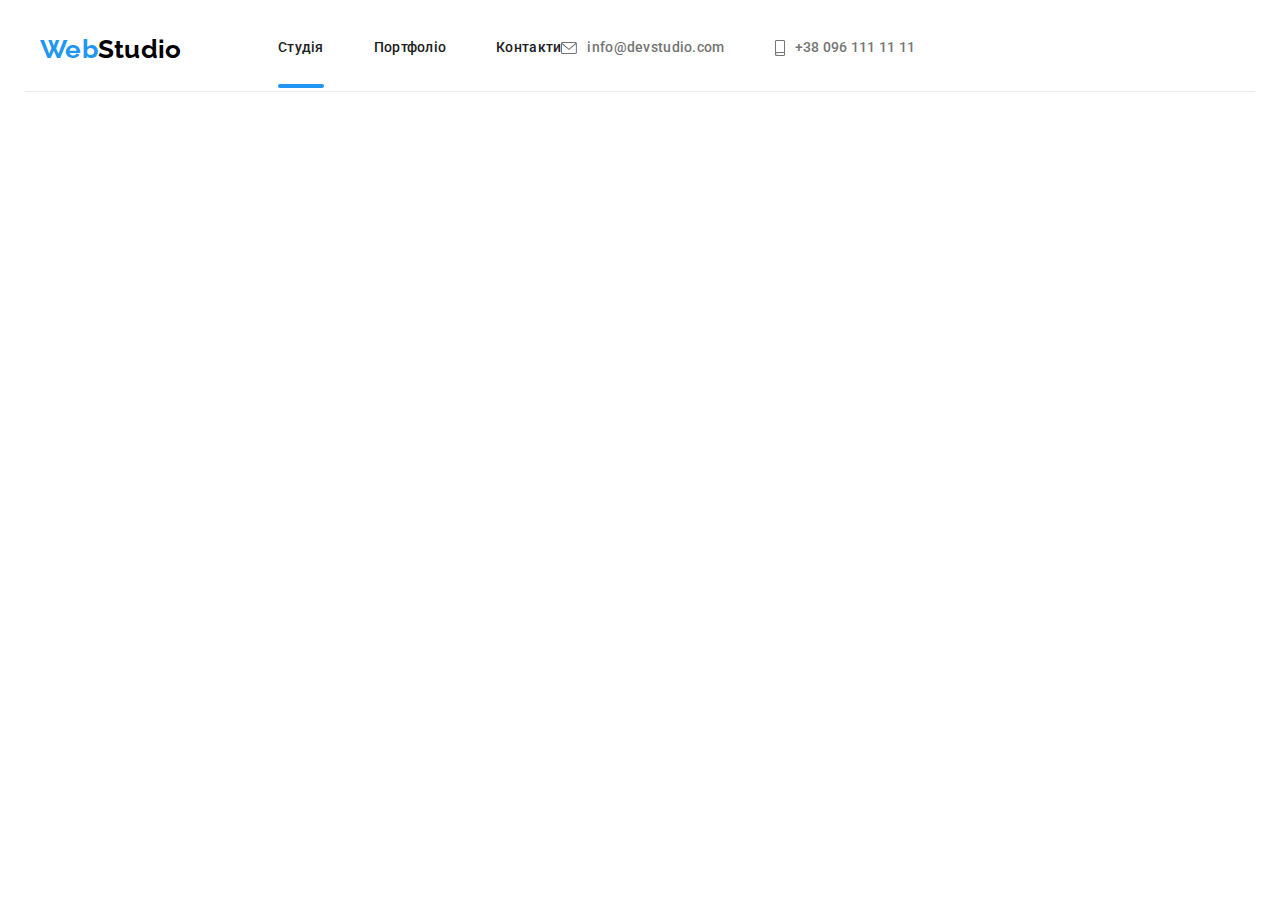
==== index.html @ b4134799 "new" ====
<!DOCTYPE html>
<html lang="uk">
<head>
    <meta charset="UTF-8">
    <meta http-equiv="X-UA-Compatible" content="IE=edge">
    <meta name="viewport" content="width=device-width, initial-scale=1.0">
    <title>WebStudio</title> 
    <link rel="preconnect" href="https://fonts.googleapis.com">
    <link rel="preconnect" href="https://fonts.gstatic.com" crossorigin>
    <link href="https://fonts.googleapis.com/css2?family=Raleway:wght@700&family=Roboto:wght@400;500;700;900&display=swap" rel="stylesheet">
    <link rel="stylesheet" href="https://cdnjs.cloudflare.com/ajax/libs/modern-normalize/1.1.0/modern-normalize.min.css" integrity="sha512-wpPYUAdjBVSE4KJnH1VR1HeZfpl1ub8YT/NKx4PuQ5NmX2tKuGu6U/JRp5y+Y8XG2tV+wKQpNHVUX03MfMFn9Q==" crossorigin="anonymous" referrerpolicy="no-referrer" />
    <link rel="stylesheet" href="./css/main.css">
    <link rel="stylesheet" href="./css/media-features.css">
</head>
<body>
    <header class="container">
        
        <a href="#" class="logo logo__plase__up"><span class="color__web">Web</span><span class="color__studio__up">Studio</span></a>
           <div class="header__container"> 
        <nav>
        <ul class="flex nav__style">
            <li><a href="index.html" class="active">Студія</a></li>
            <li><a href="portfolio.html">Портфоліо</a></li>
            <li><a href="#">Контакти</a></li>
        </ul>
    </nav>
    <ul class="contact__up__please">
        <li><a href="mailto:info@devstudio.com" class="m__t__style__up flex--center">
            <svg class="icon__m__t" width="16" height="12"><use href="./img/icons.svg#icon-envelopemail"></use></svg>info@devstudio.com</a></li>
        <li><a href="tel:+380961111111" class="m__t__style__up flex--center">
            <svg class="icon__m__t" width="10" height="16"><use href="./img/icons.svg#icon-smartphone"></use></svg>+38 096 111 11 11</a> </li>
    </ul>
        </div>
        <button
          class="menu-toggle js-open-menu"
          aria-expanded="false"
          aria-controls="mobile-menu"
        >
          <svg
            width="24"
            height="24"
            fill="currentColor"
            viewBox="0 0 20 20"
            xmlns="http://www.w3.org/2000/svg"
          >
            <path
              fill-rule="evenodd"
              d="M3 5a1 1 0 011-1h12a1 1 0 110 2H4a1 1 0 01-1-1zM3 10a1 1 0 011-1h12a1 1 0 110 2H4a1 1 0 01-1-1zM3 15a1 1 0 011-1h12a1 1 0 110 2H4a1 1 0 01-1-1z"
              clip-rule="evenodd"
            ></path>
          </svg>
        </button>
    </header> 
<main>
    
       <!-- <section class="grey__block max__width">
            <div class="container">
           <h1 class="big__text">Ефективні рішення для вашого бізнесу</h1>
           <button class="main__button block--center" type="button"  data-modal-open>Замовити послугу</button>
            </div>
            <div>
                <div class="backdrop is-hidden" data-modal>
                    <div class="modal">
                        <button class="modal__esc" data-modal-close>
                            <svg width="30" height="30"><use href="./img/x.svg#icon-x"></use></svg>
                        </button>
                    <div class="container__modal">
                        <h2 class="modal__text__top">Залиште свої дані, ми вам передзвонимо</h2>
                        <form class="call__back">
                            <div>
                            <label for="name"><p>ім'я</p></label>
                            <input type="text" name="name" id="name"/>
                            <svg class="ico" width="18" height="18"><use href="./img/icondz6.svg#icon-men"></use></svg></div>
                            <div>
                            <label for="tel"><p>Телефон</p></label>
                            <input type="tel" name="tel" id="tel"/>
                            <svg class="ico" width="18" height="18"><use href="./img/icondz6.svg#icon-tel"></use></svg></div>
                            <div>
                            <label for="mail"><p>Пошта</p></label>
                            <input type="text" name="mail" id="mail"/>
                            <svg class="ico" width="18" height="18"><use href="./img/icondz6.svg#icon-mail"></use></svg></div>
                            
                            <label for="coment"><p>Коментар</p></label>
                            <textarea  type="text" name="coment" id="coment" placeholder="Введіть текст" class="coment"></textarea>
                            
                        </form>
                        <form class="agree flex--center">
                            <label for="agree">
                                <input class="checkbox" type="checkbox" name="agree" id="agree"/>    
                                <span class="ico__ok"></span>
                                Погоджуюся з розсилкою та приймаю  <a href="#">Умови договору</a></label>
                            
                        </form>
                            
                            <button class="main__button block--center" type="submit">Відправити</button>
                    </div>
                </div>
            </div>
        </section> -->
 <!-- <section class="section">
<div class="container">
        <h2 class="hiden">наші переваги</h2>
       <ul class="benefits">
           <li class="benefits__card">
                <div class="benefits__ico benefits__ico--background">
                <svg width="70" height="70">
                <use href="./img/icons.svg#icon-antenna "></use>
                </svg>
                </div>
               <h3 class="benefits__title">УВАГА ДО ДЕТАЛЕЙ</h3>
               <p class="benefits__text">Ідейні міркування, i навіть початок повсякденної роботи з формування позиції.</p>
           </li> 
           <li class="benefits__card">
                <div class="benefits__ico benefits__ico--background">
                <svg width="70" height="70">
                <use href="./img/icons.svg#icon-clock"></use>
                </svg>
                </div>
               <h3 class="benefits__title">ПУНКТУАЛЬНІСТЬ</h3>
               <p class="benefits__text">Завдання організації, особливо рамки і місце навчання кадрів тягне у себе.</p>
           </li>
           <li class="benefits__card">
                <div class="benefits__ico benefits__ico--background">
                <svg width="70" height="70">
                <use href="./img/icons.svg#icon-diagram"></use>
                </svg>
                </div>
               <h3 class="benefits__title">ПЛАНУВАННЯ</h3>
               <p class="benefits__text">Так само консультація з широким активом значною мірою зумовлює.</p>
           </li>
           <li class="benefits__card">
                <div class="benefits__ico benefits__ico--background">
                <svg width="70" height="70">
                <use href="./img/icons.svg#icon-astronaut"></use>
                </svg>
                </div>
               <h3 class="benefits__title">СУЧАСНІ ТЕХНОЛОГІЇ</h3>
               <p class="benefits__text">Значимість цих проблем настільки очевидна, що реалізація планових завдань.</p>
           </li>
       </ul>
</div>
</section>  -->
<!-- <section>
    <div class="container">
        <h2 class="title__text">Чим ми займаємося</h2>
       <ul class="photo-block">
       <li class="photo-block__position"><img src="./img/img1.jpg" alt="руки за робочим столом" width="370"><div class="label label--color">Десктопні додатки</div></li>
       <li class="photo-block__position"><img src="./img/img2.jpg" alt="телефон і ноутбук у руках" width="370"><div class="label label--color">Мобільні додатки</div></li>
       <li class="photo-block__position"><img src="./img/img3.jpg" alt="планшет у руці" width="370"><div class="label label--color">Дизайнерські рішення</div></li>
       </ul>
</div></section> -->
<!-- <section class="section not__realy__white">
<div class="container">
    <h2 class="title__text">Наша команда</h2>
<ul class="team">
   <li class="team__style">
       <img src="./img/photo1.jpg" alt="чоловік" width="270">
       <div class="team__card">
       <h3 class="team__name">Ігор Дем'яненко</h3>
       <p class="team__work">Product Designer</p>
       <ul class="ico__messenger">
        <li><a class="ico__messenger__link " href="#"><svg width="20" height="20">
            <use href="./img/icons.svg#icon-instagram"></use></svg></a></li>
        <li><a class="ico__messenger__link " href="#"><svg width="20" height="20">
            <use href="./img/icons.svg#icon-twitter"></use></svg></a></li>
        <li><a class="ico__messenger__link " href="#"><svg width="20" height="20">
            <use href="./img/icons.svg#icon-facebook"></use></svg></a></li>
        <li><a class="ico__messenger__link " href="#"><svg width="20" height="20">
            <use href="./img/icons.svg#icon-linkedin"></use></svg></a></li></ul></div>
    </li>
   <li class="team__style">
       <img src="./img/photo2.jpg" alt="жінка" width="270">
       <div class="team__card ">
       <h3 class="team__name">Ольга Рєпіна</h3>
       <p class="team__work">Frontend Developer</p>
       <ul class="ico__messenger ">
        <li><a class="ico__messenger__link " href="#"><svg width="20" height="20">
            <use href="./img/icons.svg#icon-instagram"></use></svg></a></li>
        <li><a class="ico__messenger__link " href="#"><svg width="20" height="20">
            <use href="./img/icons.svg#icon-twitter"></use></svg></a></li>
        <li><a class="ico__messenger__link " href="#"><svg width="20" height="20">
            <use href="./img/icons.svg#icon-facebook"></use></svg></a></li>
        <li><a class="ico__messenger__link " href="#"><svg width="20" height="20">
            <use href="./img/icons.svg#icon-linkedin"></use></svg></a></li></ul></div>
    </li>
   <li class="team__style">
       <img src="./img/photo3.jpg" alt="чоловік посміхаеться" width="270">
       <div class="team__card ">
       <h3 class="team__name">Микола Тарасов</h3>
       <p class="team__work">Marketing</p>
       <ul class="ico__messenger ">
        <li><a class="ico__messenger__link " href="#"><svg width="20" height="20">
            <use href="./img/icons.svg#icon-instagram"></use></svg></a></li>
        <li><a class="ico__messenger__link " href="#"><svg width="20" height="20">
            <use href="./img/icons.svg#icon-twitter"></use></svg></a></li>
        <li><a class="ico__messenger__link " href="#"><svg width="20" height="20">
            <use href="./img/icons.svg#icon-facebook"></use></svg></a></li>
        <li><a class="ico__messenger__link " href="#"><svg width="20" height="20">
            <use href="./img/icons.svg#icon-linkedin"></use></svg></a></li></ul></div>
    </li>
   <li class="team__style">
       <img src="./img/photo4.jpg" alt="чоловік в окулярах" width="270">
       <div class="team__card ">
       <h3 class="team__name">Михайло Єрмаков</h3>
       <p class="team__work">UI Designer</p>
       <ul class="ico__messenger ">
        <li><a class="ico__messenger__link "  href="#"><svg width="20" height="20">
            <use href="./img/icons.svg#icon-instagram"></use></svg></a></li>
        <li><a class="ico__messenger__link " href="#"><svg width="20" height="20">
            <use href="./img/icons.svg#icon-twitter"></use></svg></a></li>
        <li><a class="ico__messenger__link " href="#"><svg width="20" height="20">
            <use href="./img/icons.svg#icon-facebook"></use></svg></a></li>
        <li><a class="ico__messenger__link " href="#"><svg width="20" height="20">
            <use href="./img/icons.svg#icon-linkedin"></use></svg></a></li></ul></div>
    </li></ul>
</div>
</section>  -->
 <!-- <section class="section">
    <div class="container">
        <h2 class="title__text">Постійні клієнти</h2>
        <ul class="clients">
            <li>
                <a class="clients__link" href="#">
                    <svg width="106" height="60">
                        <use href="./img/icons.svg#icon-Logo1"></use>
                    </svg>
                </a>
            </li>
            <li>
                <a class="clients__link" href="#">
                    <svg width="106" height="60">
                        <use href="./img/icons.svg#icon-Logo2"></use>
                    </svg>
                </a>
            </li>
            <li>
                <a class="clients__link" href="#">
                    <svg width="106" height="60">
                        <use href="./img/icons.svg#icon-Logo3"></use>
                    </svg>
                </a>
            </li>
            <li>
                <a class="clients__link" href="#">
                    <svg width="106" height="60">
                        <use href="./img/icons.svg#icon-Logo4"></use>
                    </svg>
                </a>
            </li>
            <li>
                <a class="clients__link" href="#">
                    <svg width="106" height="60">
                        <use href="./img/icons.svg#icon-Logo5"></use>
                    </svg>
                </a>
            </li>
            <li>
                <a class="clients__link" href="#">
                    <svg width="106" height="60">
                        <use href="./img/icons.svg#icon-Logo6"></use>
                    </svg>
                </a>
            </li>
        </ul>
    </div>
</section>  -->

</main>
    <!-- <footer class="grey__blok__down">
    <div class="container  footer__style flex">
        <div>
        <div><a href="#" class="logo__plase__down logo"><span class="color__web">Web</span><span class="color__studio__down">Studio</span></a></div>
        <address>
            <ul class="address__position">
            <li><a class="address__style" href="#">м. Київ, пр-т Лесі Українки, 26</p></li>
            <li><a class="m__t__style__down" href="mailto:info@devstudio.com">info@devstudio.com</a></li>
            <li><a class="m__t__style__down" href="tel:+380961111111">+38 096 111 11 11</a></li>
            </ul>
        </address></div>
        <div class="ico__block__place">
        <p class="join">приєднуйтесь</p>
        <ul class="ico__messenger flex--between">
            <li><a class="ico__messenger__link ico__messenger--footer flex--center" href="#"><svg width="20" height="20">
                <use href="./img/icons.svg#icon-instagram"></use></svg></a></li>
            <li><a class="ico__messenger__link ico__messenger--footer flex--center" href="#"><svg width="20" height="20">
                <use href="./img/icons.svg#icon-twitter"></use></svg></a></li>
            <li><a class="ico__messenger__link ico__messenger--footer flex--center" href="#"><svg width="20" height="20">
                <use href="./img/icons.svg#icon-facebook"></use></svg></a></li>
            <li><a class="ico__messenger__link ico__messenger--footer flex--center" href="#"><svg width="20" height="20">
                <use href="./img/icons.svg#icon-linkedin"></use></svg></a></li>
        </ul></div> 
        <div class="footer__mail">
            <h2>Підпишіться на розсилку</h2>
            <div class="flex">
            <label for="mail"><p></p></label>
            <input type="text" name="mail" id="mail"/>
            <button class="main__button flex--center" type="button">Підписатися
                <svg width="24" height="24"><use href="./img/icondz6.svg#icon-fly"></use></svg>
            </button>
            </div>
        </div>
    </div>
    </footer> -->
    <!-- <div class="menu-container js-menu-container" id="mobile-menu">
        <button class="menu-toggle js-close-menu">
          <svg
            fill="currentColor"
            viewBox="0 0 20 20"
            xmlns="http://www.w3.org/2000/svg"
            width="24"
            height="24"
          >
            <path
              fill-rule="evenodd"
              d="M4.293 4.293a1 1 0 011.414 0L10 8.586l4.293-4.293a1 1 0 111.414 1.414L11.414 10l4.293 4.293a1 1 0 01-1.414 1.414L10 11.414l-4.293 4.293a1 1 0 01-1.414-1.414L8.586 10 4.293 5.707a1 1 0 010-1.414z"
              clip-rule="evenodd"
            ></path>
          </svg>
        </button>
  
        <ul class="mobile-menu">
            <li><a href="" class="link">Студія</a></li>
            <li><a href="" class="link">Портфоліо</a></li>
            <li><a href="" class="link">Контакти</a></li>
          </ul>
      </div> -->
<script src="./js/modal.js"></script>
<script src="./js/mobile-menu.js"></script>
</body>
</html>
---- css/main.css ----
.hiden {
  position: absolute;
  white-space: nowrap;
  width: 1px;
  height: 1px;
  overflow: hidden;
  border: 0;
  padding: 0;
  clip: rect(0 0 0 0);
  -webkit-clip-path: inset(50%);
          clip-path: inset(50%);
  margin: -1px;
}

body {
  font-family: "Roboto";
  color: #212121;
  background-color: #FFFFFF;
  font-size: 14px;
  line-height: 1.14; /*16px*/
  letter-spacing: 0.02em;
}

h1, h2, h3, h4, h5, h6, p, ul, img, div {
  margin: 0;
  padding: 0;
  border: 0;
}

svg {
  fill: currentColor;
}

img {
  display: block;
  max-width: 100%;
  height: auto;
}

a {
  text-decoration: none;
  color: #212121;
}

ul {
  list-style: none;
}

.title__text {
  font-weight: 700;
  font-size: 36px;
  line-height: 1.16;
  letter-spacing: 0.03em;
  text-align: center;
  margin-bottom: 50px;
}
@media screen and (max-width: 1199px) {
  .title__text {
    font-size: 28px;
  }
}

p {
  color: #757575;
}

.container {
  padding-left: 15px;
  padding-right: 15px;
  margin-left: auto;
  margin-right: auto;
}
@media screen and (min-width: 480px) {
  .container {
    width: 480px;
  }
}
@media screen and (min-width: 768px) {
  .container {
    width: 768px;
  }
}
@media screen and (min-width: 1200px) {
  .container {
    width: 1200px;
  }
}

.section {
  padding: 94px 0;
}

.block--center {
  display: block;
  margin: auto;
}

.flex {
  display: -webkit-box;
  display: -ms-flexbox;
  display: flex;
}

.flex--center {
  display: -webkit-box;
  display: -ms-flexbox;
  display: flex;
  -webkit-box-pack: center;
      -ms-flex-pack: center;
          justify-content: center;
  -webkit-box-align: center;
      -ms-flex-align: center;
          align-items: center;
}

.flex--between {
  display: -webkit-box;
  display: -ms-flexbox;
  display: flex;
  -webkit-box-pack: justify;
      -ms-flex-pack: justify;
          justify-content: space-between;
}

header {
  border-bottom: 1px solid #ECECEC;
  display: -webkit-box;
  display: -ms-flexbox;
  display: flex;
}

.header__container {
  display: -webkit-box;
  display: -ms-flexbox;
  display: flex;
}
@media screen and (max-width: 768px) {
  .header__container {
    display: none;
  }
}

.color__web {
  color: #2196F3;
}

.color__studio__up {
  color: #000000;
}

.color__studio__down {
  color: #FFFFFF;
}

.logo {
  font-family: "Raleway";
  font-style: normal;
  font-weight: 700;
  font-size: 26px;
  line-height: 1.19;
  width: 145px;
  height: 31px;
}

@media screen and (min-width: 480px) {
  .logo__plase__up {
    margin: 16px 0;
  }
}
@media screen and (min-width: 768px) {
  .logo__plase__up {
    margin: 26px 88px 26px 0;
  }
}
@media screen and (min-width: 1200px) {
  .logo__plase__up {
    margin: 26px 93px 26px 0;
  }
}

.nav__style {
  font-weight: 500;
}

.nav__style a {
  display: -webkit-box;
  display: -ms-flexbox;
  display: flex;
  padding: 32px 0;
  position: relative;
  -webkit-transition: background-color 250ms cubic-bezier(0.4, 0, 0.2, 1);
  transition: background-color 250ms cubic-bezier(0.4, 0, 0.2, 1);
  -webkit-transition-property: color, background-color;
  transition-property: color, background-color;
  -webkit-transition-duration: 250ms;
          transition-duration: 250ms;
  -webkit-transition-timing-function: cubic-bezier(0.4, 0, 0.2, 1);
          transition-timing-function: cubic-bezier(0.4, 0, 0.2, 1);
}
.nav__style a:hover, .nav__style a:focus {
  color: #2196F3;
}
.nav__style a::after {
  position: absolute;
  bottom: 0;
  display: block;
  content: "";
  width: 100%;
  height: 4px;
  background-color: #2196F3;
  border-radius: 2px;
  opacity: 0;
  -webkit-transition: opacity 250ms cubic-bezier(0.4, 0, 0.2, 1);
  transition: opacity 250ms cubic-bezier(0.4, 0, 0.2, 1);
}
.nav__style a:hover::after {
  opacity: 1;
}

.nav__style li:not(:last-child) {
  margin-right: 50px;
}

.active:visited {
  color: #2196F3;
  -webkit-transition: color 250ms cubic-bezier(0.4, 0, 0.2, 1);
  transition: color 250ms cubic-bezier(0.4, 0, 0.2, 1);
}

.nav__style .active::after {
  position: absolute;
  bottom: 0;
  display: block;
  content: "";
  width: 100%;
  height: 4px;
  background-color: #2196F3;
  border-radius: 2px;
  opacity: 1;
}

@media screen and (max-width: 1200px) {
  .contact__up__please li:not(:last-child) {
    margin-bottom: 10px;
  }
}
@media screen and (min-width: 1200px) {
  .contact__up__please li:not(:last-child) {
    margin-right: 50px;
  }
}

.m__t__style__up {
  color: #757575;
  font-weight: 500;
  -webkit-transition: color 250ms cubic-bezier(0.4, 0, 0.2, 1);
  transition: color 250ms cubic-bezier(0.4, 0, 0.2, 1);
}
.m__t__style__up:hover, .m__t__style__up:focus {
  color: #2196f3;
}

@media screen and (max-width: 1200px) {
  .contact__up__please {
    padding: 21px 0;
  }
}
@media screen and (min-width: 1200px) {
  .contact__up__please {
    display: -webkit-box;
    display: -ms-flexbox;
    display: flex;
    padding: 32px 0;
  }
}

.icon__m__t {
  margin-right: 10px;
}

.address__style {
  font-weight: 400;
  line-height: 1.71;
  letter-spacing: 0.03em;
  font-style: normal;
  color: #fff;
}

.m__t__style__down {
  font-weight: 400;
  line-height: 1.71;
  letter-spacing: 0.03em;
  font-style: normal;
  color: rgba(255, 255, 255, 0.6);
  -webkit-transition: color 250ms cubic-bezier(0.4, 0, 0.2, 1);
  transition: color 250ms cubic-bezier(0.4, 0, 0.2, 1);
}
.m__t__style__down:hover, .m__t__style__down:focus {
  color: #2196f3;
}

.address__position li:not(:last-child) {
  margin-bottom: 9px;
}

.grey__block {
  background-image: -webkit-gradient(linear, left top, left bottom, from(rgba(47, 48, 58, 0.4)), to(rgba(47, 48, 58, 0.4))), url(../img/Img.png);
  background-image: linear-gradient(rgba(47, 48, 58, 0.4), rgba(47, 48, 58, 0.4)), url(../img/Img.png);
  background-color: #2F303A;
  background-position: center;
  background-size: cover;
  background-repeat: no-repeat;
  padding: 200px 0;
}
@media (min-device-pixel-ratio: 1), (-webkit-min-device-pixel-ratio: 2.0416666666666665), (min-resolution: 196dpi), (-webkit-min-device-pixel-ratio: 2), (min-resolution: 2dppx) {
  .grey__block {
    background-image: url(../../img/Img@2x.png);
  }
}

.max__width {
  max-width: 1600px;
  margin: 0 auto;
}

.big__text {
  color: #FFFFFF;
  text-align: center;
  line-height: 1.36;
  font-size: 44px;
  text-transform: uppercase;
  width: 696px;
  display: block;
  margin: auto;
  margin-bottom: 30px;
}

.backdrop {
  position: relative;
  z-index: 2;
  top: 0;
  left: 0;
  right: 0;
  bottom: 0;
  background-color: rgba(0, 0, 0, 0.2);
  opacity: 1;
  -webkit-transition: 1s linear;
  transition: 1s linear;
}

.backdrop.is-hidden {
  opacity: 0;
  pointer-events: none;
  visibility: hidden;
}

.modal {
  position: absolute;
  width: 528px;
  height: 581px;
  top: 50%;
  left: 50%;
  -webkit-transform: translate(-50%, -50%);
          transform: translate(-50%, -50%);
  background-color: #FFFFFF;
  -webkit-box-shadow: 0px 1px 3px rgba(0, 0, 0, 0.12), 0px 1px 1px rgba(0, 0, 0, 0.14), 0px 2px 1px rgba(0, 0, 0, 0.2);
          box-shadow: 0px 1px 3px rgba(0, 0, 0, 0.12), 0px 1px 1px rgba(0, 0, 0, 0.14), 0px 2px 1px rgba(0, 0, 0, 0.2);
  border-radius: 4px;
}

.modal__esc {
  border: none;
  background-color: transparent;
  position: absolute;
  padding: 0;
  right: 8px;
  top: 8px;
  cursor: pointer;
}

.modal__esc svg {
  -webkit-transition: color 250ms cubic-bezier(0.4, 0, 0.2, 1);
  transition: color 250ms cubic-bezier(0.4, 0, 0.2, 1);
}
.modal__esc svg:hover, .modal__esc svg:focus {
  color: #2196F3;
}

.container__modal {
  padding: 40px;
}

.modal__text__top {
  font-weight: 700;
  font-size: 20px;
  line-height: 23px;
  text-align: center;
  letter-spacing: 0.03em;
  color: #212121;
  margin-bottom: 12px;
}

.call__back p {
  font-weight: 400;
  font-size: 12px;
  line-height: 1.16;
  letter-spacing: 0.01em;
  color: #757575;
  margin-bottom: 4px;
}

.call__back input {
  padding-left: 45px;
  width: 448px;
  height: 40px;
  margin-bottom: 10px;
}
.call__back input:hover, .call__back input:focus {
  border-color: #2196F3;
}

.call__back div {
  position: relative;
}

.call__back svg {
  position: absolute;
  top: 40%;
  left: 15px;
}

.call__back textarea {
  width: 448px;
  height: 120px;
  resize: none;
  overflow: auto;
  padding: 12px 16px;
}
.call__back textarea:hover, .call__back textarea:focus {
  border-color: #2196F3;
}

.call__back input,
.call__back textarea {
  outline: transparent;
  border: 1px solid rgba(33, 33, 33, 0.2);
  border-radius: 4px;
  -webkit-transition: border-color 250ms cubic-bezier(0.4, 0, 0.2, 1);
  transition: border-color 250ms cubic-bezier(0.4, 0, 0.2, 1);
}

.ico {
  -webkit-transition: color 250ms cubic-bezier(0.4, 0, 0.2, 1);
  transition: color 250ms cubic-bezier(0.4, 0, 0.2, 1);
}

.call__back input:hover + .ico,
.call__back input:focus + .ico {
  color: #2196F3;
}

.coment::-webkit-input-placeholder {
  font-weight: 400;
  font-size: 12px;
  line-height: 14px;
  letter-spacing: 0.01em;
  color: rgba(117, 117, 117, 0.5);
}

.coment::-moz-placeholder {
  font-weight: 400;
  font-size: 12px;
  line-height: 14px;
  letter-spacing: 0.01em;
  color: rgba(117, 117, 117, 0.5);
}

.coment:-ms-input-placeholder {
  font-weight: 400;
  font-size: 12px;
  line-height: 14px;
  letter-spacing: 0.01em;
  color: rgba(117, 117, 117, 0.5);
}

.coment::-ms-input-placeholder {
  font-weight: 400;
  font-size: 12px;
  line-height: 14px;
  letter-spacing: 0.01em;
  color: rgba(117, 117, 117, 0.5);
}

.coment::placeholder {
  font-weight: 400;
  font-size: 12px;
  line-height: 14px;
  letter-spacing: 0.01em;
  color: rgba(117, 117, 117, 0.5);
}

.agree {
  margin-top: 20px;
  margin-bottom: 30px;
}

.agree p {
  color: #757575;
  margin-left: 9px;
}

.agree a {
  color: #2196F3;
  text-decoration: underline;
}

.agree a,
.agree p {
  font-weight: 400;
  font-size: 14px;
  line-height: 1.7;
  letter-spacing: 0.03em;
}

.agree input {
  -webkit-appearance: none;
  -moz-appearance: none;
  appearance: none;
}

.ico__ok {
  display: inline-block;
  width: 16px;
  height: 15px;
  border: 2px solid #000000;
  border-radius: 4px;
  margin-right: 9px;
}

.checkbox:checked + .ico__ok {
  border-color: transparent;
  background-image: url(../img/icon-check.svg);
  background-size: cover;
  background-origin: border-box;
  background-repeat: no-repeat;
  background-color: #2196F3;
}

.main__button {
  width: 200px;
  height: 50px;
  border: none;
  background: #2196F3;
  -webkit-box-shadow: 0px 4px 4px rgba(0, 0, 0, 0.15);
          box-shadow: 0px 4px 4px rgba(0, 0, 0, 0.15);
  border-radius: 4px;
  font-weight: 700;
  font-size: 16px;
  line-height: 1.87;
  letter-spacing: 0.06em;
  color: #FFFFFF;
}

.benefits {
  font-size: 14px;
  letter-spacing: 0.03em;
  display: -webkit-box;
  display: -ms-flexbox;
  display: flex;
}
@media screen and (min-width: 480px) {
  .benefits {
    -webkit-box-orient: vertical;
    -webkit-box-direction: normal;
        -ms-flex-direction: column;
            flex-direction: column;
    -webkit-box-align: center;
        -ms-flex-align: center;
            align-items: center;
  }
}
@media screen and (min-width: 768px) {
  .benefits {
    display: -webkit-box;
    display: -ms-flexbox;
    display: flex;
    -ms-flex-wrap: wrap;
        flex-wrap: wrap;
    margin: -15px;
    -webkit-box-pack: justify;
        -ms-flex-pack: justify;
            justify-content: space-between;
    -webkit-box-orient: horizontal;
    -webkit-box-direction: normal;
        -ms-flex-direction: row;
            flex-direction: row;
  }
}

@media screen and (min-width: 480px) {
  .benefits__card:not(:last-child) {
    margin-bottom: 30px;
  }
}
@media screen and (min-width: 768px) {
  .benefits__card {
    -ms-flex-preferred-size: calc(100% - 30px)/2;
        flex-basis: calc(100% - 30px)/2;
    margin: 15px;
    width: 354px;
  }
}
@media screen and (min-width: 1200px) {
  .benefits__card {
    width: 270px;
  }
}

.benefits__ico {
  display: -webkit-box;
  display: -ms-flexbox;
  display: flex;
  -webkit-box-pack: center;
      -ms-flex-pack: center;
          justify-content: center;
  -webkit-box-align: center;
      -ms-flex-align: center;
          align-items: center;
  height: 120px;
  border-radius: 4px;
  margin-bottom: 30px;
}

.benefits__ico--background {
  background-color: #F5F4FA;
}

.benefits__title {
  margin-bottom: 10px;
  line-height: 1.14;
  font-weight: 700;
}
@media screen and (min-width: 480px) {
  .benefits__title {
    text-align: center;
  }
}
@media screen and (min-width: 768px) {
  .benefits__title {
    text-align: start;
  }
}

.benefits__text {
  line-height: 1.71;
  font-weight: 400;
}

.photo-block {
  padding-bottom: 94px;
  display: -webkit-box;
  display: -ms-flexbox;
  display: flex;
  -webkit-box-pack: justify;
      -ms-flex-pack: justify;
          justify-content: space-between;
}

.photo-block__position {
  position: relative;
}

.label {
  display: -webkit-box;
  display: -ms-flexbox;
  display: flex;
  -webkit-box-pack: center;
      -ms-flex-pack: center;
          justify-content: center;
  -webkit-box-align: center;
      -ms-flex-align: center;
          align-items: center;
  width: 370px;
  height: 70px;
  font-weight: 700;
  line-height: 1.14;
  letter-spacing: 0.03em;
  text-transform: uppercase;
  position: absolute;
  bottom: 0;
}

.label--color {
  background-color: rgba(47, 48, 58, 0.8);
  color: #fff;
}

.not__realy__white {
  background-color: #F5F4FA;
}

.team {
  display: -webkit-box;
  display: -ms-flexbox;
  display: flex;
  -webkit-box-pack: justify;
      -ms-flex-pack: justify;
          justify-content: space-between;
  font-size: 16px;
  line-height: 1.18;
  letter-spacing: 0.03em;
  text-align: center;
}
@media screen and (min-width: 480px) {
  .team {
    -webkit-box-orient: vertical;
    -webkit-box-direction: normal;
        -ms-flex-direction: column;
            flex-direction: column;
    -webkit-box-align: center;
        -ms-flex-align: center;
            align-items: center;
  }
}

.team__style {
  overflow: hidden;
  border-radius: 0px 0px 4px 4px;
  -webkit-box-shadow: 0px 1px 3px rgba(0, 0, 0, 0.12), 0px 1px 1px rgba(0, 0, 0, 0.14), 0px 2px 1px rgba(0, 0, 0, 0.2);
          box-shadow: 0px 1px 3px rgba(0, 0, 0, 0.12), 0px 1px 1px rgba(0, 0, 0, 0.14), 0px 2px 1px rgba(0, 0, 0, 0.2);
}
@media screen and (min-width: 480px) {
  .team__style:not(:last-child) {
    margin-bottom: 30px;
  }
}

.team__card {
  background-color: #FFFFFF;
  padding: 30px 32px;
}

.team__name {
  margin-bottom: 10px;
  font-weight: 500;
}

.team__work {
  margin-bottom: 16px;
}

.ico__messenger {
  width: 206px;
  display: -webkit-box;
  display: -ms-flexbox;
  display: flex;
  gap: 10px;
}

.ico__messenger__link {
  display: -webkit-box;
  display: -ms-flexbox;
  display: flex;
  -webkit-box-pack: center;
      -ms-flex-pack: center;
          justify-content: center;
  -webkit-box-align: center;
      -ms-flex-align: center;
          align-items: center;
  width: 44px;
  height: 44px;
  border-radius: 50%;
  color: #afb1b8;
  -webkit-transition: color 250ms cubic-bezier(0.4, 0, 0.2, 1), background-color 250ms cubic-bezier(0.4, 0, 0.2, 1);
  transition: color 250ms cubic-bezier(0.4, 0, 0.2, 1), background-color 250ms cubic-bezier(0.4, 0, 0.2, 1);
}
.ico__messenger__link:hover, .ico__messenger__link:focus {
  background-color: #2196F3;
  color: #FFFFFF;
}

.ico__messenger--footer {
  background: rgba(255, 255, 255, 0.1);
  color: #ffffff;
}

.clients {
  display: -webkit-box;
  display: -ms-flexbox;
  display: flex;
  -webkit-box-pack: justify;
      -ms-flex-pack: justify;
          justify-content: space-between;
  -webkit-box-align: center;
      -ms-flex-align: center;
          align-items: center;
}
@media screen and (min-width: 480px) {
  .clients {
    -ms-flex-wrap: wrap;
        flex-wrap: wrap;
    margin: -15px;
    -webkit-box-pack: justify;
        -ms-flex-pack: justify;
            justify-content: space-between;
  }
}
.clients__link {
  border: 1px solid #AFB1B8;
  border-radius: 4px;
  display: -webkit-box;
  display: -ms-flexbox;
  display: flex;
  height: 92px;
  -webkit-box-align: center;
      -ms-flex-align: center;
          align-items: center;
  -webkit-box-pack: center;
      -ms-flex-pack: center;
          justify-content: center;
  color: #afb1b8;
  -webkit-transition: border 250ms cubic-bezier(0.4, 0, 0.2, 1);
  transition: border 250ms cubic-bezier(0.4, 0, 0.2, 1);
}
.clients__link:hover, .clients__link:focus {
  color: #2196F3;
  border: 1px solid #2196F3;
}
@media screen and (min-width: 480px) {
  .clients__link {
    width: 210px;
    -ms-flex-preferred-size: calc(100% - 0px)/2;
        flex-basis: calc(100% - 0px)/2;
    margin: 15px;
  }
}
@media screen and (min-width: 768px) {
  .clients__link {
    width: 226px;
    -ms-flex-preferred-size: calc(100% - 0px)/3;
        flex-basis: calc(100% - 0px)/3;
    margin: 15px;
  }
}
@media screen and (min-width: 1200px) {
  .clients__link {
    width: 170px;
  }
  .clients__link:not(:last-child) {
    margin-right: 30px;
  }
}

.clients svg {
  -webkit-transition: 250ms cubic-bezier(0.4, 0, 0.2, 1);
  transition: 250ms cubic-bezier(0.4, 0, 0.2, 1);
}

.grey__blok__down {
  background-color: #2F303A;
  padding: 60px 0;
}

@media screen and (max-width: 1199px) {
  .address__position,
.footer__2block {
    margin-bottom: 60px;
  }
}

.footer__title {
  color: #FFFFFF;
  text-transform: uppercase;
  font-weight: 700;
  line-height: 1.14;
  font-size: 14px;
  letter-spacing: 0.03em;
  margin-bottom: 20px;
}

@media screen and (min-width: 1200px) {
  .footer__2block {
    margin-left: 70px;
    margin-right: 93px;
  }
}

.footer__mail input {
  height: 50px;
  padding-left: 16px;
  color: #FFFFFF;
  border: 1px solid rgba(255, 255, 255, 0.3);
  -webkit-filter: drop-shadow(0px 4px 4px rgba(0, 0, 0, 0.15));
          filter: drop-shadow(0px 4px 4px rgba(0, 0, 0, 0.15));
  border-radius: 4px;
  background-color: transparent;
  outline: transparent;
  margin-right: 12px;
}
.footer__mail input:hover, .footer__mail input:focus {
  border-color: #2196F3;
}
@media screen and (max-width: 1199px) {
  .footer__mail input {
    width: 450px;
    margin-bottom: 20px;
  }
}
@media screen and (min-width: 1200px) {
  .footer__mail input {
    width: 358px;
    margin-bottom: 0;
  }
}

.footer__mail svg {
  margin-left: 10px;
}

.logo__plase__down {
  margin-bottom: 20px;
}

@media screen and (max-width: 1199px) {
  .footer__1block,
.footer__2block,
.m__t__style__down,
.footer__mail,
.footer__title,
.footer__all {
    display: -webkit-box;
    display: -ms-flexbox;
    display: flex;
    -webkit-box-orient: vertical;
    -webkit-box-direction: normal;
        -ms-flex-direction: column;
            flex-direction: column;
    -webkit-box-pack: center;
        -ms-flex-pack: center;
            justify-content: center;
    -webkit-box-align: center;
        -ms-flex-align: center;
            align-items: center;
  }
}

@media screen and (min-width: 768px) and (max-width: 1199px) {
  .footer__switch {
    display: -webkit-box;
    display: -ms-flexbox;
    display: flex;
    width: 100%;
    -ms-flex-pack: distribute;
        justify-content: space-around;
    -webkit-box-align: baseline;
        -ms-flex-align: baseline;
            align-items: baseline;
  }
}

@media screen and (min-width: 1200px) {
  .footer__all,
.footer__switch,
.footer__mail {
    display: -webkit-box;
    display: -ms-flexbox;
    display: flex;
  }
}

@media screen and (min-width: 480px) {
  .portfolio__net li {
    width: 450px;
    margin-bottom: 30px;
  }
}
@media screen and (min-width: 767px) {
  .portfolio__net li {
    width: 354px;
    -ms-flex-preferred-size: calc(100% - 0px)/2;
        flex-basis: calc(100% - 0px)/2;
    margin: 15px;
  }
}
@media screen and (min-width: 1200px) {
  .portfolio__net li {
    width: 370px;
    -ms-flex-preferred-size: calc(100% - 90px)/3;
        flex-basis: calc(100% - 90px)/3;
    margin: 15px;
  }
}

@media screen and (max-width: 768px) {
  .portfolio__net {
    -webkit-box-orient: vertical;
    -webkit-box-direction: normal;
        -ms-flex-direction: column;
            flex-direction: column;
    -webkit-box-pack: baseline;
        -ms-flex-pack: baseline;
            justify-content: baseline;
    -webkit-box-align: center;
        -ms-flex-align: center;
            align-items: center;
  }
}
@media screen and (min-width: 768px) {
  .portfolio__net {
    display: -webkit-box;
    display: -ms-flexbox;
    display: flex;
    -ms-flex-wrap: wrap;
        flex-wrap: wrap;
    margin: -15px;
    -webkit-box-pack: justify;
        -ms-flex-pack: justify;
            justify-content: space-between;
  }
}

.portfolio__net p {
  text-align: left;
  font-weight: 400;
  font-size: 16px;
  line-height: 1.87;
  letter-spacing: 0.03em;
}

.portfolio__net h3 {
  margin-bottom: 4px;
  text-align: left;
  font-weight: 700;
  font-size: 18px;
  line-height: 2;
  letter-spacing: 0.06em;
}

.border__not__top {
  padding: 20px 24px;
  border: 1px solid #EEEEEE;
  border-top: none;
}

.box {
  position: relative;
  overflow: hidden;
}

.overlay {
  position: absolute;
  -webkit-box-sizing: border-box;
          box-sizing: border-box;
  padding: 63px 24px;
  font-weight: 400;
  font-size: 18px;
  line-height: 156%;
  letter-spacing: 0.03em;
  color: #FFFFFF;
  background-color: rgba(33, 150, 243, 0.8980392157);
  -webkit-transform: translateY(0);
          transform: translateY(0);
  -webkit-transition: -webkit-transform 250ms cubic-bezier(0.4, 0, 0.2, 1);
  transition: -webkit-transform 250ms cubic-bezier(0.4, 0, 0.2, 1);
  transition: transform 250ms cubic-bezier(0.4, 0, 0.2, 1);
  transition: transform 250ms cubic-bezier(0.4, 0, 0.2, 1), -webkit-transform 250ms cubic-bezier(0.4, 0, 0.2, 1);
}

.portfolio__net a:hover .overlay,
.portfolio__net a:focus .overlay {
  -webkit-transform: translateY(-294px);
          transform: translateY(-294px);
}

.portfolio__net a {
  display: block;
  -webkit-transition: color 250ms cubic-bezier(0.4, 0, 0.2, 1);
  transition: color 250ms cubic-bezier(0.4, 0, 0.2, 1);
}
.portfolio__net a:hover, .portfolio__net a:focus {
  -webkit-box-shadow: 0px 1px 1px rgba(0, 0, 0, 0.12), 0px 4px 4px rgba(0, 0, 0, 0.06), 1px 4px 6px rgba(0, 0, 0, 0.16);
          box-shadow: 0px 1px 1px rgba(0, 0, 0, 0.12), 0px 4px 4px rgba(0, 0, 0, 0.06), 1px 4px 6px rgba(0, 0, 0, 0.16);
}

.buttons__portfolio {
  display: -webkit-box;
  display: -ms-flexbox;
  display: flex;
  margin-bottom: 50px;
  -webkit-box-pack: center;
      -ms-flex-pack: center;
          justify-content: center;
}

.buttons__portfolio button {
  -webkit-transition-property: background-color, color, -webkit-box-shadow;
  transition-property: background-color, color, -webkit-box-shadow;
  transition-property: background-color, box-shadow, color;
  transition-property: background-color, box-shadow, color, -webkit-box-shadow;
  -webkit-transition-duration: 250ms;
          transition-duration: 250ms;
  -webkit-transition-timing-function: cubic-bezier(0.4, 0, 0.2, 1);
          transition-timing-function: cubic-bezier(0.4, 0, 0.2, 1);
}
.buttons__portfolio button:hover, .buttons__portfolio button:focus {
  background-color: #2196F3;
  color: #fff;
  -webkit-box-shadow: 0px 3px 1px rgba(0, 0, 0, 0.1), 0px 1px 2px rgba(0, 0, 0, 0.08), 0px 2px 2px rgba(0, 0, 0, 0.12);
          box-shadow: 0px 3px 1px rgba(0, 0, 0, 0.1), 0px 1px 2px rgba(0, 0, 0, 0.08), 0px 2px 2px rgba(0, 0, 0, 0.12);
}

.buttons__portfolio button {
  background-color: #F5F4FA;
  border: none;
  border-radius: 4px;
  height: 38px;
  padding: 6px 22px;
  -webkit-box-align: center;
      -ms-flex-align: center;
          align-items: center;
  font-weight: 500;
  font-size: 16px;
  line-height: 1.6px;
  letter-spacing: 0.03em;
  cursor: pointer;
}

.buttons__portfolio li:not(:last-child) {
  margin-right: 8px;
}

.menu-toggle {
  margin-left: auto;
  min-height: 40px;
  min-width: 40px;
  display: -webkit-box;
  display: -ms-flexbox;
  display: flex;
  -webkit-box-align: center;
      -ms-flex-align: center;
          align-items: center;
  -webkit-box-pack: center;
      -ms-flex-pack: center;
          justify-content: center;
  padding: 0;
  background-color: transparent;
  cursor: pointer;
  border: none;
  border-radius: 50%;
  outline: none;
}
@media screen and (min-width: 768px) {
  .menu-toggle {
    display: none;
  }
}
.menu-toggle:hover, .menu-togglefocus {
  background-color: rgba(0, 0, 0, 0.1);
}

.menu-container {
  position: fixed;
  top: 0;
  left: 0;
  width: 100vw;
  height: 100vh;
  padding: 48px 40px;
  background-color: #ffffff;
  z-index: 999;
  -webkit-transform: translateX(100%);
          transform: translateX(100%);
  -webkit-transition: -webkit-transform 250ms ease-in-out;
  transition: -webkit-transform 250ms ease-in-out;
  transition: transform 250ms ease-in-out;
  transition: transform 250ms ease-in-out, -webkit-transform 250ms ease-in-out;
}

.menu-container.is-open {
  -webkit-transform: translateX(0);
          transform: translateX(0);
}

.menu-container .menu-toggle {
  position: absolute;
  top: 10px;
  right: 15px;
  color: #fff;
}

.mobile__menu {
  padding: 0;
  margin: 0;
  list-style: none;
}

.mobile__menu .link {
  display: block;
  padding: 10px;
  color: #2196F3;
  text-decoration: none;
  font-weight: 500;
  font-size: 40px;
  line-height: 47px;
}

.mobile__menu li:not(:last-child) {
  margin-bottom: 32px;
}/*# sourceMappingURL=main.css.map */
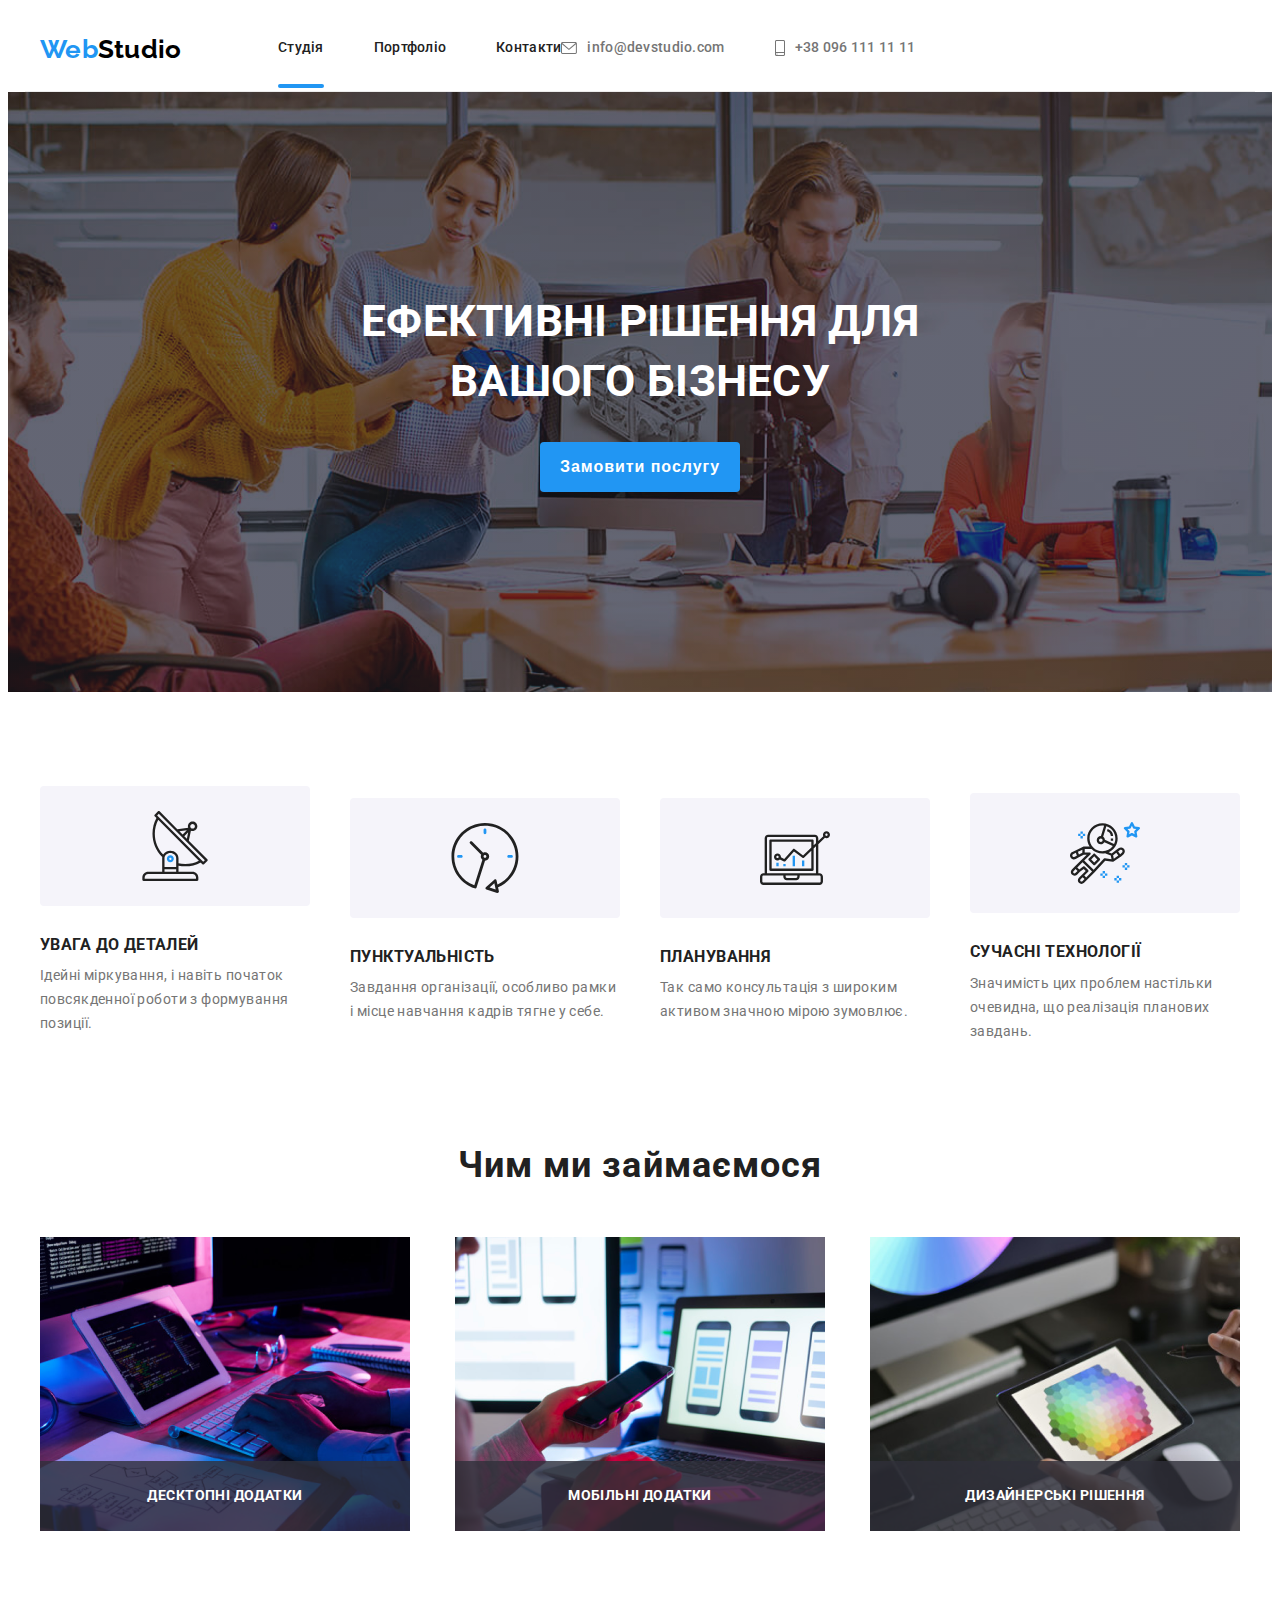
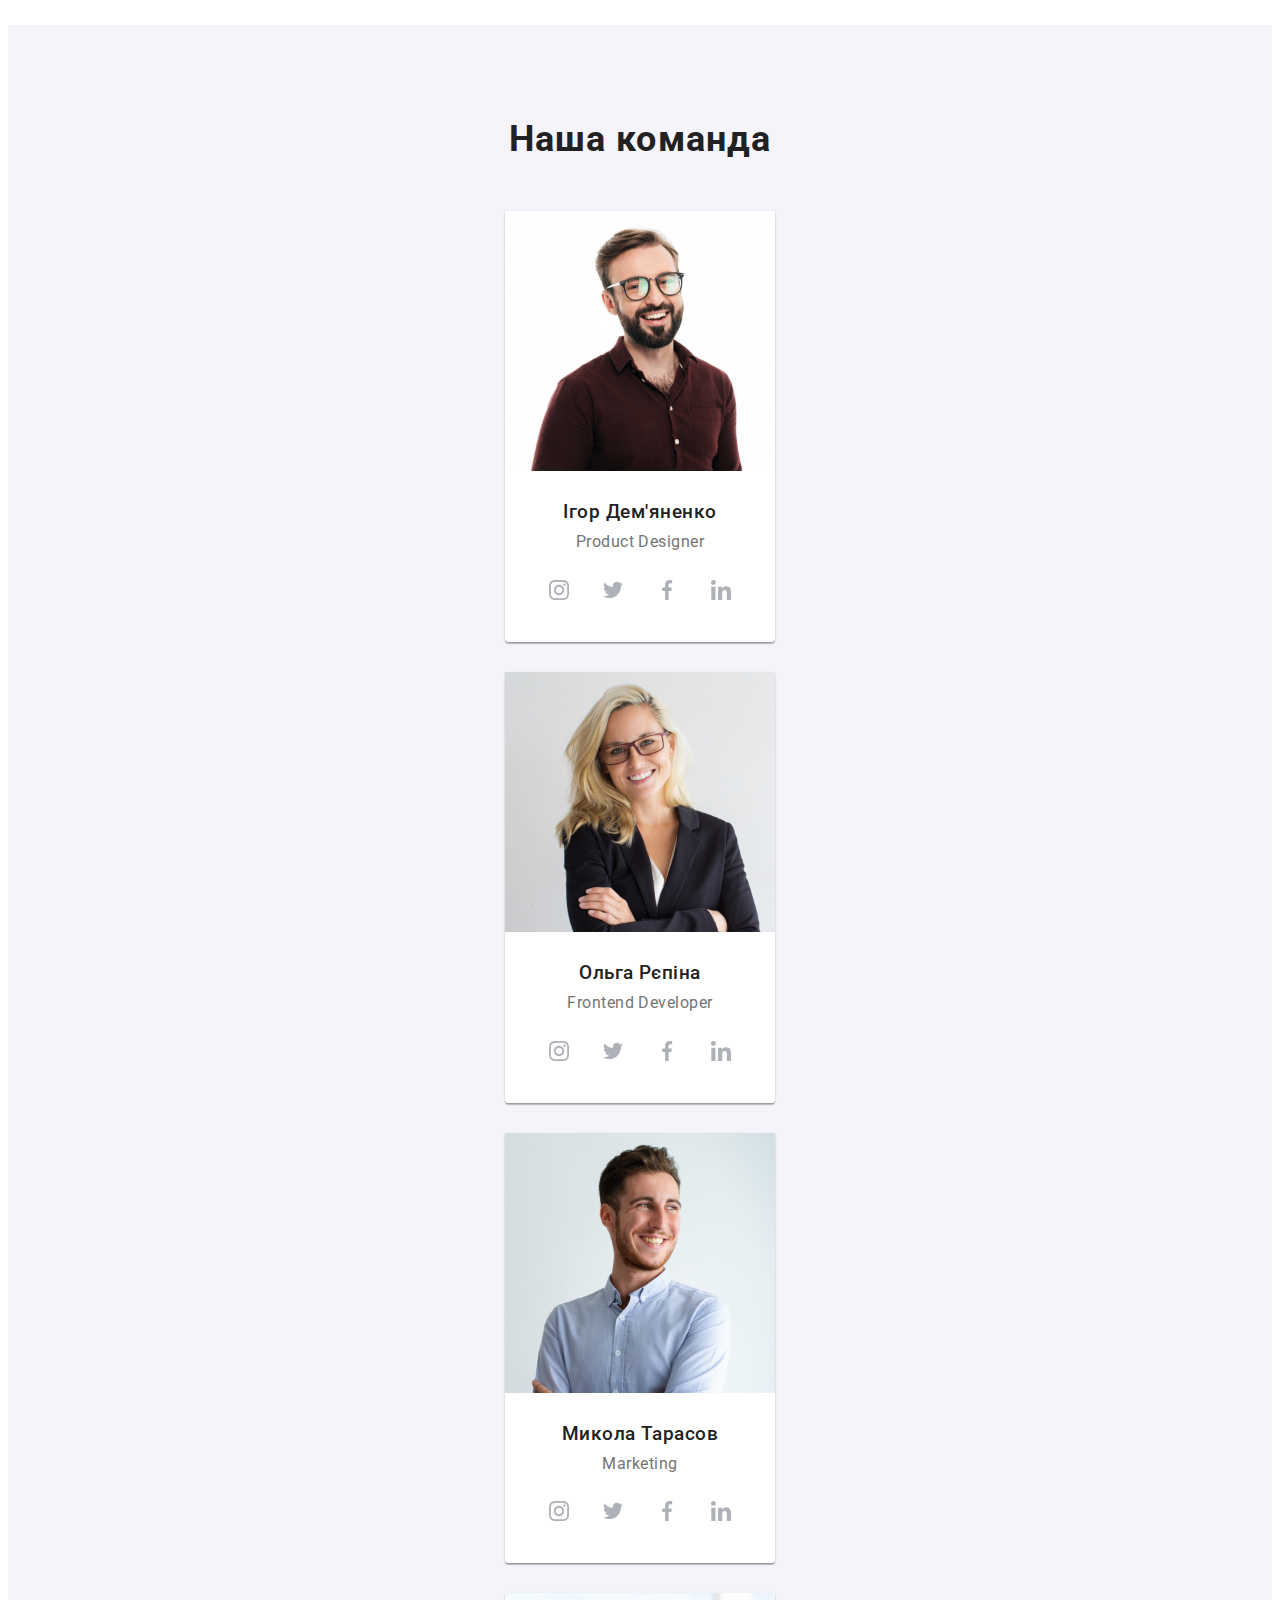
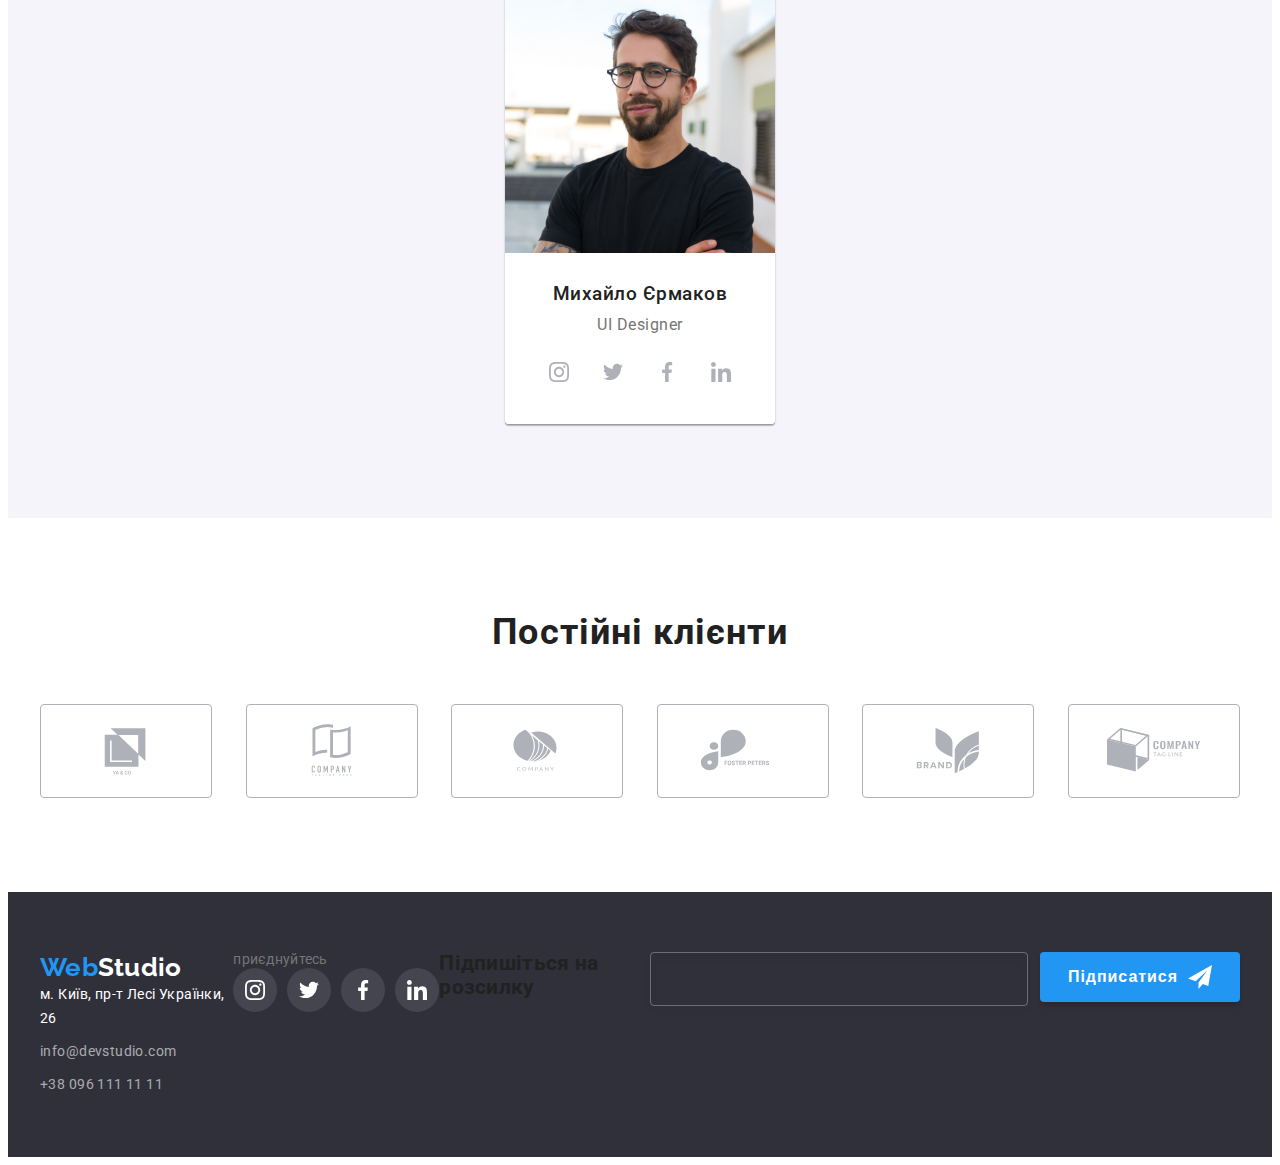
==== commit 013419df: "new" ====
--- a/index.html
+++ b/index.html
@@ -53,7 +53,7 @@
     </header> 
 <main>
     
-       <!-- <section class="grey__block max__width">
+       <section class="grey__block max__width">
             <div class="container">
            <h1 class="big__text">Ефективні рішення для вашого бізнесу</h1>
            <button class="main__button block--center" type="button"  data-modal-open>Замовити послугу</button>
@@ -96,8 +96,8 @@
                     </div>
                 </div>
             </div>
-        </section> -->
- <!-- <section class="section">
+        </section> 
+ <section class="section">
 <div class="container">
         <h2 class="hiden">наші переваги</h2>
        <ul class="benefits">
@@ -139,8 +139,8 @@
            </li>
        </ul>
 </div>
-</section>  -->
-<!-- <section>
+</section> 
+<section>
     <div class="container">
         <h2 class="title__text">Чим ми займаємося</h2>
        <ul class="photo-block">
@@ -148,8 +148,8 @@
        <li class="photo-block__position"><img src="./img/img2.jpg" alt="телефон і ноутбук у руках" width="370"><div class="label label--color">Мобільні додатки</div></li>
        <li class="photo-block__position"><img src="./img/img3.jpg" alt="планшет у руці" width="370"><div class="label label--color">Дизайнерські рішення</div></li>
        </ul>
-</div></section> -->
-<!-- <section class="section not__realy__white">
+</div></section> 
+<section class="section not__realy__white">
 <div class="container">
     <h2 class="title__text">Наша команда</h2>
 <ul class="team">
@@ -214,8 +214,8 @@
             <use href="./img/icons.svg#icon-linkedin"></use></svg></a></li></ul></div>
     </li></ul>
 </div>
-</section>  -->
- <!-- <section class="section">
+</section> 
+ <section class="section">
     <div class="container">
         <h2 class="title__text">Постійні клієнти</h2>
         <ul class="clients">
@@ -263,10 +263,10 @@
             </li>
         </ul>
     </div>
-</section>  -->
+</section>
 
 </main>
-    <!-- <footer class="grey__blok__down">
+    <footer class="grey__blok__down">
     <div class="container  footer__style flex">
         <div>
         <div><a href="#" class="logo__plase__down logo"><span class="color__web">Web</span><span class="color__studio__down">Studio</span></a></div>
@@ -300,8 +300,8 @@
             </div>
         </div>
     </div>
-    </footer> -->
-    <!-- <div class="menu-container js-menu-container" id="mobile-menu">
+    </footer>
+    <div class="menu-container js-menu-container" id="mobile-menu">
         <button class="menu-toggle js-close-menu">
           <svg
             fill="currentColor"
@@ -323,7 +323,7 @@
             <li><a href="" class="link">Портфоліо</a></li>
             <li><a href="" class="link">Контакти</a></li>
           </ul>
-      </div> -->
+      </div> 
 <script src="./js/modal.js"></script>
 <script src="./js/mobile-menu.js"></script>
 </body>
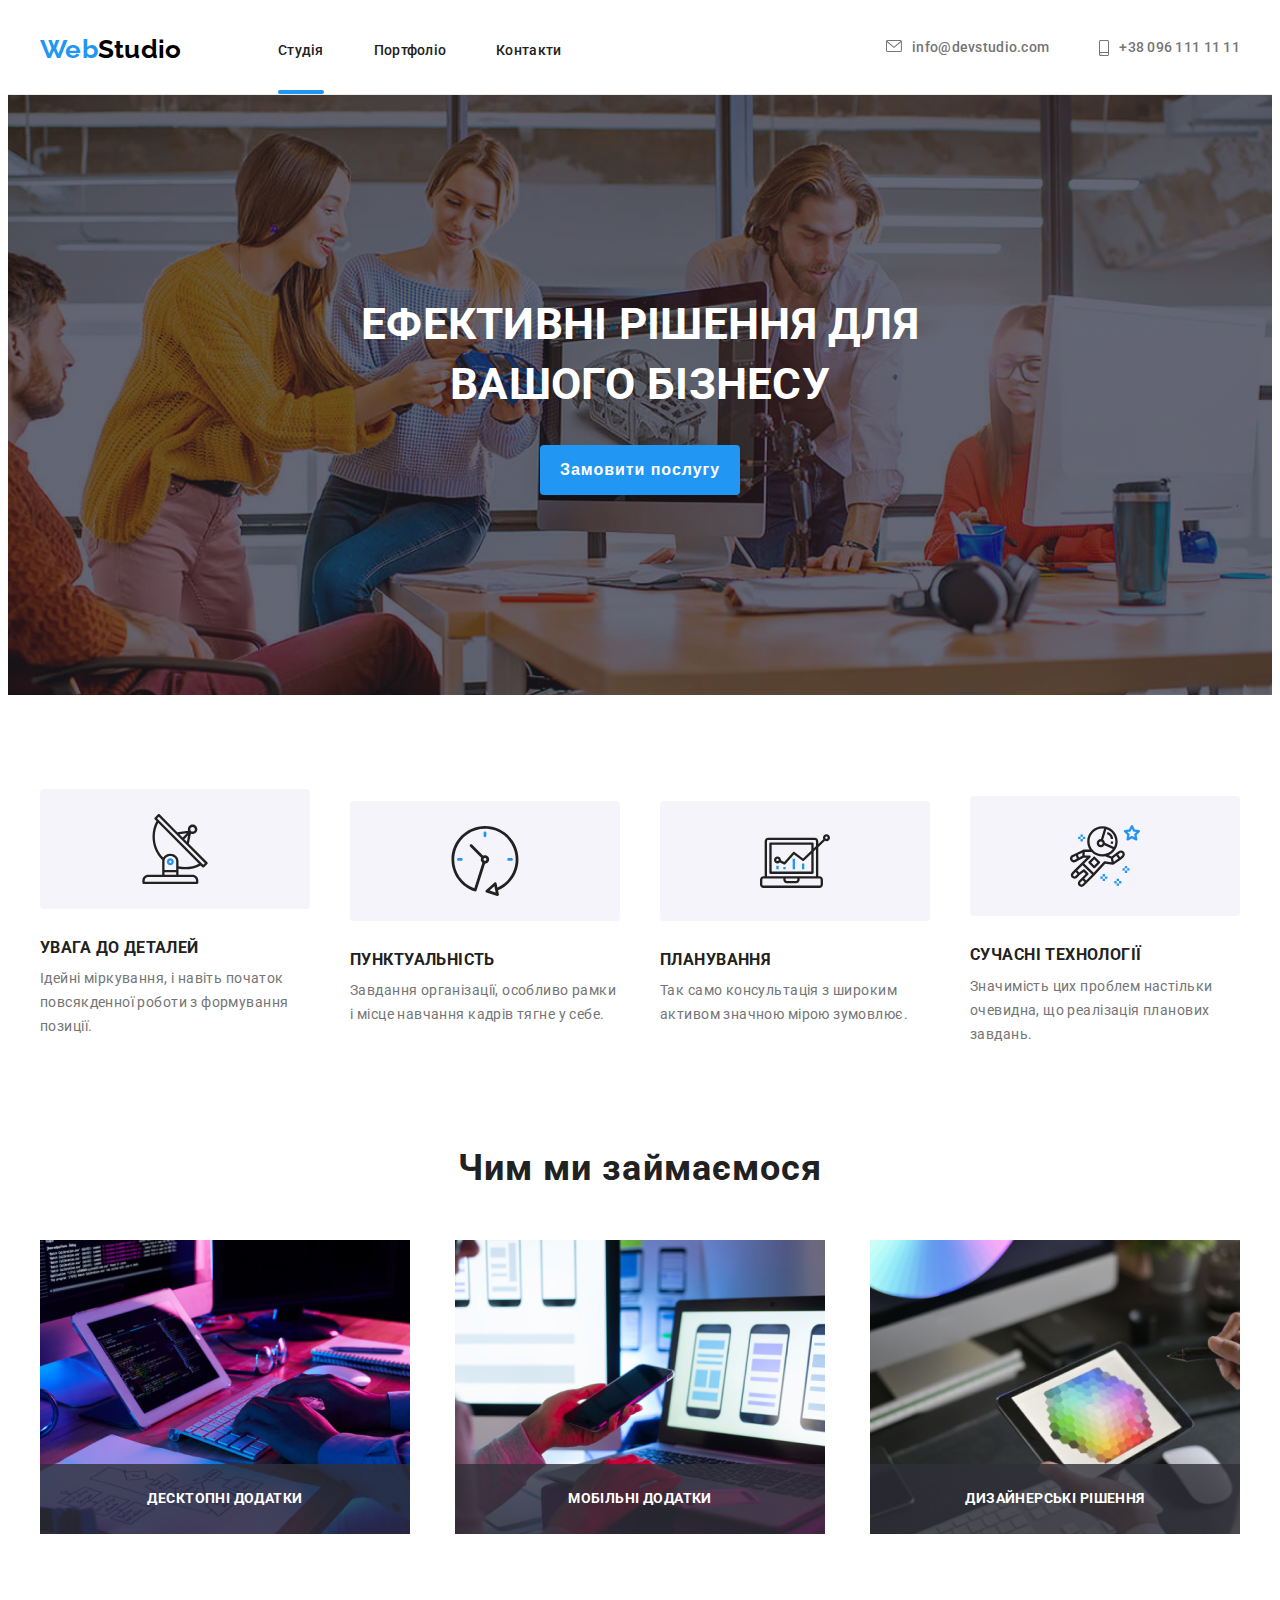
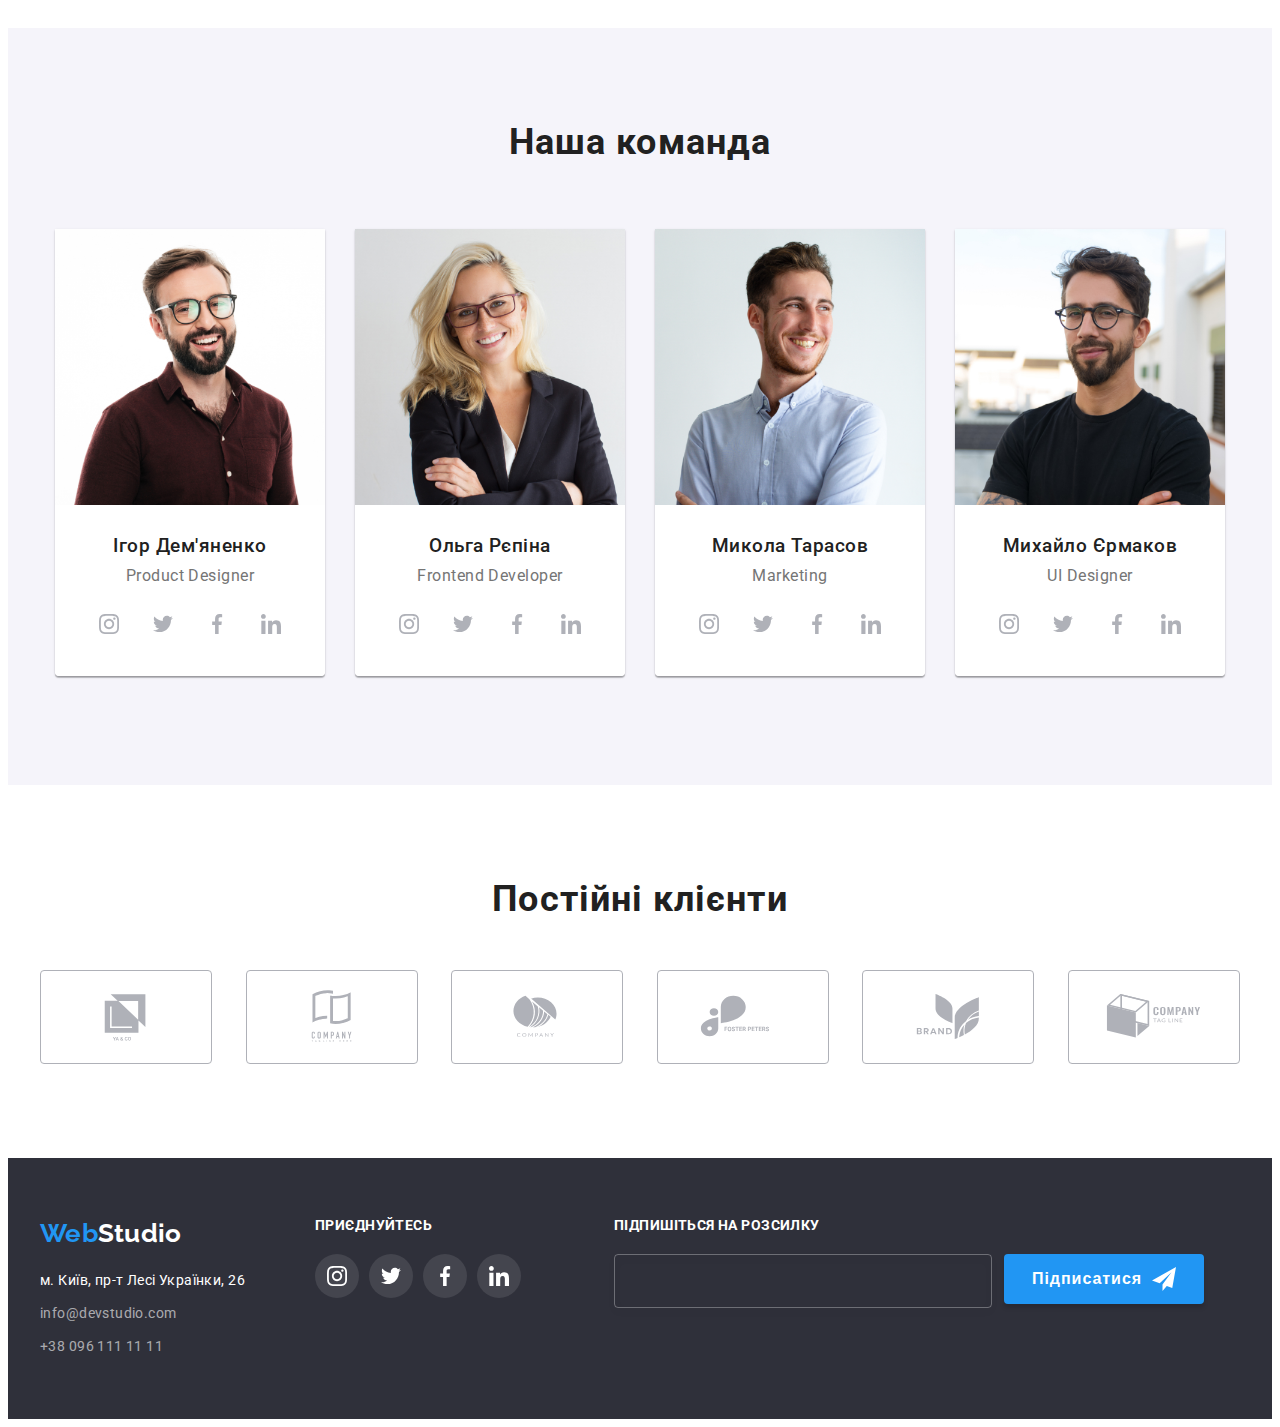
==== commit d14665bc: "new" ====
--- a/index.html
+++ b/index.html
@@ -13,24 +13,24 @@
     <link rel="stylesheet" href="./css/media-features.css">
 </head>
 <body>
-    <header class="container">
-        
+    <header>
+    <div class="container">
+    <div class="header__container">  
         <a href="#" class="logo logo__plase__up"><span class="color__web">Web</span><span class="color__studio__up">Studio</span></a>
-           <div class="header__container"> 
+            
         <nav>
         <ul class="flex nav__style">
             <li><a href="index.html" class="active">Студія</a></li>
             <li><a href="portfolio.html">Портфоліо</a></li>
             <li><a href="#">Контакти</a></li>
         </ul>
-    </nav>
+        </nav>
     <ul class="contact__up__please">
-        <li><a href="mailto:info@devstudio.com" class="m__t__style__up flex--center">
+        <li><a href="mailto:info@devstudio.com" class="m__t__style__up">
             <svg class="icon__m__t" width="16" height="12"><use href="./img/icons.svg#icon-envelopemail"></use></svg>info@devstudio.com</a></li>
-        <li><a href="tel:+380961111111" class="m__t__style__up flex--center">
+        <li><a href="tel:+380961111111" class="m__t__style__up">
             <svg class="icon__m__t" width="10" height="16"><use href="./img/icons.svg#icon-smartphone"></use></svg>+38 096 111 11 11</a> </li>
     </ul>
-        </div>
         <button
           class="menu-toggle js-open-menu"
           aria-expanded="false"
@@ -49,7 +49,8 @@
               clip-rule="evenodd"
             ></path>
           </svg>
-        </button>
+        </button></div>
+    </div>    
     </header> 
 <main>
     
@@ -140,7 +141,7 @@
        </ul>
 </div>
 </section> 
-<section>
+<section class="what__we__do">
     <div class="container">
         <h2 class="title__text">Чим ми займаємося</h2>
        <ul class="photo-block">
@@ -154,7 +155,10 @@
     <h2 class="title__text">Наша команда</h2>
 <ul class="team">
    <li class="team__style">
-       <img src="./img/photo1.jpg" alt="чоловік" width="270">
+       <img
+       srcset=".\img\photo1s.jpg 450w, .\img\photo1m.jpg 354w, .\img\photo1l.jpg 270w"
+       sizes="(min-width:480px) 450px, (min-width:768px) 354px, (min-width:1200px) 270px, 100vw"
+       src="./img/photo1l.jpg" alt="чоловік">
        <div class="team__card">
        <h3 class="team__name">Ігор Дем'яненко</h3>
        <p class="team__work">Product Designer</p>
@@ -169,7 +173,10 @@
             <use href="./img/icons.svg#icon-linkedin"></use></svg></a></li></ul></div>
     </li>
    <li class="team__style">
-       <img src="./img/photo2.jpg" alt="жінка" width="270">
+       <img 
+       srcset=".\img\photo2s.jpg 450w, .\img\photo2m.jpg 354w, .\img\photo2l.jpg 270w"
+       sizes="(min-width:480px) 450px, (min-width:768px) 354px, (min-width:1200px) 270px, 100vw"
+       src="./img/photo2l.jpg" alt="жінка">
        <div class="team__card ">
        <h3 class="team__name">Ольга Рєпіна</h3>
        <p class="team__work">Frontend Developer</p>
@@ -184,7 +191,10 @@
             <use href="./img/icons.svg#icon-linkedin"></use></svg></a></li></ul></div>
     </li>
    <li class="team__style">
-       <img src="./img/photo3.jpg" alt="чоловік посміхаеться" width="270">
+       <img 
+       srcset=".\img\photo3s.jpg 450w, .\img\photo3m.jpg 354w, .\img\photo3l.jpg 270w"
+       sizes="(min-width:480px) 450px, (min-width:768px) 354px, (min-width:1200px) 270px, 100vw"
+       src="./img/photo3l.jpg" alt="чоловік посміхаеться">
        <div class="team__card ">
        <h3 class="team__name">Микола Тарасов</h3>
        <p class="team__work">Marketing</p>
@@ -199,8 +209,11 @@
             <use href="./img/icons.svg#icon-linkedin"></use></svg></a></li></ul></div>
     </li>
    <li class="team__style">
-       <img src="./img/photo4.jpg" alt="чоловік в окулярах" width="270">
-       <div class="team__card ">
+       <img 
+       srcset=".\img\photo4s.jpg 450w, .\img\photo4m.jpg 354w, .\img\photo4l.jpg 270w"
+       sizes="(min-width:480px) 450px, (min-width:768px) 354px, (min-width:1200px) 270px, 100vw"
+       src="./img/photo4l.jpg" alt="чоловік в окулярах">
+       <div class="team__card">
        <h3 class="team__name">Михайло Єрмаков</h3>
        <p class="team__work">UI Designer</p>
        <ul class="ico__messenger ">
@@ -266,20 +279,22 @@
 </section>
 
 </main>
-    <footer class="grey__blok__down">
-    <div class="container  footer__style flex">
-        <div>
-        <div><a href="#" class="logo__plase__down logo"><span class="color__web">Web</span><span class="color__studio__down">Studio</span></a></div>
+<footer class="grey__blok__down">
+    <div class="container  footer__all">
+    <div class="footer__switch">
+        <div class="footer__1block">
+        <div class="logo__plase__down"><a href="#" class="logo"><span class="color__web">Web</span><span class="color__studio__down">Studio</span></a></div>
         <address>
             <ul class="address__position">
             <li><a class="address__style" href="#">м. Київ, пр-т Лесі Українки, 26</p></li>
             <li><a class="m__t__style__down" href="mailto:info@devstudio.com">info@devstudio.com</a></li>
             <li><a class="m__t__style__down" href="tel:+380961111111">+38 096 111 11 11</a></li>
             </ul>
-        </address></div>
-        <div class="ico__block__place">
-        <p class="join">приєднуйтесь</p>
-        <ul class="ico__messenger flex--between">
+        </address>
+        </div>
+        <div class="footer__2block">
+        <p class="footer__title">приєднуйтесь</p>
+        <ul class="ico__messenger">
             <li><a class="ico__messenger__link ico__messenger--footer flex--center" href="#"><svg width="20" height="20">
                 <use href="./img/icons.svg#icon-instagram"></use></svg></a></li>
             <li><a class="ico__messenger__link ico__messenger--footer flex--center" href="#"><svg width="20" height="20">
@@ -288,10 +303,12 @@
                 <use href="./img/icons.svg#icon-facebook"></use></svg></a></li>
             <li><a class="ico__messenger__link ico__messenger--footer flex--center" href="#"><svg width="20" height="20">
                 <use href="./img/icons.svg#icon-linkedin"></use></svg></a></li>
-        </ul></div> 
-        <div class="footer__mail">
-            <h2>Підпишіться на розсилку</h2>
-            <div class="flex">
+        </ul>
+        </div>
+    </div>
+        <div>
+            <h2 class="footer__title">Підпишіться на розсилку</h2>
+            <div class="footer__mail">
             <label for="mail"><p></p></label>
             <input type="text" name="mail" id="mail"/>
             <button class="main__button flex--center" type="button">Підписатися
@@ -319,10 +336,23 @@
         </button>
   
         <ul class="mobile-menu">
-            <li><a href="" class="link">Студія</a></li>
-            <li><a href="" class="link">Портфоліо</a></li>
-            <li><a href="" class="link">Контакти</a></li>
-          </ul>
+            <li><a href="index.html" class="link active">Студія</a></li>
+            <li><a href="portfolio.html" class="link">Портфоліо</a></li>
+            <li><a href="#" class="link">Контакти</a></li>
+        </ul>
+        <ul class="mobile-contacts">
+            <li class="mob__t"><a  href="tel:+380961111111" >+38 096 111 11 11</a> </li>
+            <li class="mob__m"><a  href="mailto:info@devstudio.com" >info@devstudio.com</a></li>
+        </ul>
+        <ul class="messendger">
+            <li><a href="#">Instagram</a></li>
+            <li class="i">|</li>
+            <li><a href="#">Twitter</a></li>
+            <li class="i">|</li>
+            <li><a href="#">Facebook</a></li>
+            <li class="i">|</li>
+            <li><a href="#">LinkedIn</a></li>
+        </ul>
       </div> 
 <script src="./js/modal.js"></script>
 <script src="./js/mobile-menu.js"></script>
--- a/css/main.css
+++ b/css/main.css
@@ -70,12 +70,12 @@
   margin-left: auto;
   margin-right: auto;
 }
-@media screen and (min-width: 480px) {
+@media screen and (max-width: 768px) {
   .container {
     width: 480px;
   }
 }
-@media screen and (min-width: 768px) {
+@media screen and (min-width: 768px) and (max-width: 1200px) {
   .container {
     width: 768px;
   }
@@ -124,9 +124,6 @@
 
 header {
   border-bottom: 1px solid #ECECEC;
-  display: -webkit-box;
-  display: -ms-flexbox;
-  display: flex;
 }
 
 .header__container {
@@ -134,8 +131,10 @@
   display: -ms-flexbox;
   display: flex;
 }
-@media screen and (max-width: 768px) {
-  .header__container {
+
+@media screen and (max-width: 767.5px) {
+  .nav__style,
+.contact__up__please {
     display: none;
   }
 }
@@ -162,12 +161,12 @@
   height: 31px;
 }
 
-@media screen and (min-width: 480px) {
+@media screen and (max-width: 767.5px) {
   .logo__plase__up {
-    margin: 16px 0;
-  }
-}
-@media screen and (min-width: 768px) {
+    margin: 16px 15px;
+  }
+}
+@media screen and (min-width: 767.5px) {
   .logo__plase__up {
     margin: 26px 88px 26px 0;
   }
@@ -186,7 +185,7 @@
   display: -webkit-box;
   display: -ms-flexbox;
   display: flex;
-  padding: 32px 0;
+  padding: 35px 0;
   position: relative;
   -webkit-transition: background-color 250ms cubic-bezier(0.4, 0, 0.2, 1);
   transition: background-color 250ms cubic-bezier(0.4, 0, 0.2, 1);
@@ -217,8 +216,10 @@
   opacity: 1;
 }
 
-.nav__style li:not(:last-child) {
-  margin-right: 50px;
+@media screen and (min-width: 767.5px) {
+  .nav__style li:not(:last-child) {
+    margin-right: 50px;
+  }
 }
 
 .active:visited {
@@ -231,20 +232,24 @@
   position: absolute;
   bottom: 0;
   display: block;
-  content: "";
   width: 100%;
   height: 4px;
   background-color: #2196F3;
   border-radius: 2px;
   opacity: 1;
 }
-
-@media screen and (max-width: 1200px) {
+@media screen and (min-width: 1199.5px) {
+  .nav__style .active::after {
+    content: "";
+  }
+}
+
+@media screen and (max-width: 1199.5px) {
   .contact__up__please li:not(:last-child) {
     margin-bottom: 10px;
   }
 }
-@media screen and (min-width: 1200px) {
+@media screen and (min-width: 1199.5px) {
   .contact__up__please li:not(:last-child) {
     margin-right: 50px;
   }
@@ -255,17 +260,24 @@
   font-weight: 500;
   -webkit-transition: color 250ms cubic-bezier(0.4, 0, 0.2, 1);
   transition: color 250ms cubic-bezier(0.4, 0, 0.2, 1);
+  display: -webkit-box;
+  display: -ms-flexbox;
+  display: flex;
+  justify-self: start;
 }
 .m__t__style__up:hover, .m__t__style__up:focus {
   color: #2196f3;
 }
 
-@media screen and (max-width: 1200px) {
+.contact__up__please {
+  margin-left: auto;
+}
+@media screen and (min-width: 767.5px) and (max-width: 1199.5px) {
   .contact__up__please {
     padding: 21px 0;
   }
 }
-@media screen and (min-width: 1200px) {
+@media screen and (min-width: 1199.5px) {
   .contact__up__please {
     display: -webkit-box;
     display: -ms-flexbox;
@@ -304,15 +316,42 @@
 }
 
 .grey__block {
-  background-image: -webkit-gradient(linear, left top, left bottom, from(rgba(47, 48, 58, 0.4)), to(rgba(47, 48, 58, 0.4))), url(../img/Img.png);
-  background-image: linear-gradient(rgba(47, 48, 58, 0.4), rgba(47, 48, 58, 0.4)), url(../img/Img.png);
   background-color: #2F303A;
   background-position: center;
   background-size: cover;
   background-repeat: no-repeat;
-  padding: 200px 0;
-}
-@media (min-device-pixel-ratio: 1), (-webkit-min-device-pixel-ratio: 2.0416666666666665), (min-resolution: 196dpi), (-webkit-min-device-pixel-ratio: 2), (min-resolution: 2dppx) {
+}
+@media screen and (min-width: 480px) {
+  .grey__block {
+    padding: 118px 0;
+    background-image: -webkit-gradient(linear, left top, left bottom, from(rgba(47, 48, 58, 0.4)), to(rgba(47, 48, 58, 0.4))), url(../../img/mob/img.png);
+    background-image: linear-gradient(rgba(47, 48, 58, 0.4), rgba(47, 48, 58, 0.4)), url(../../img/mob/img.png);
+  }
+}
+@media screen and (min-width: 480px) and (min-device-pixel-ratio: 1), screen and (min-width: 480px) and (-webkit-min-device-pixel-ratio: 2.0416666666666665), screen and (min-width: 480px) and (min-resolution: 196dpi), screen and (min-width: 480px) and (-webkit-min-device-pixel-ratio: 2), screen and (min-width: 480px) and (min-resolution: 2dppx) {
+  .grey__block {
+    background-image: url(../../img/mob/img@2x.png);
+  }
+}
+@media screen and (min-width: 768px) {
+  .grey__block {
+    background-image: -webkit-gradient(linear, left top, left bottom, from(rgba(47, 48, 58, 0.4)), to(rgba(47, 48, 58, 0.4))), url(../../img/tablet/img.png);
+    background-image: linear-gradient(rgba(47, 48, 58, 0.4), rgba(47, 48, 58, 0.4)), url(../../img/tablet/img.png);
+  }
+}
+@media screen and (min-width: 768px) and (min-device-pixel-ratio: 1), screen and (min-width: 768px) and (-webkit-min-device-pixel-ratio: 2.0416666666666665), screen and (min-width: 768px) and (min-resolution: 196dpi), screen and (min-width: 768px) and (-webkit-min-device-pixel-ratio: 2), screen and (min-width: 768px) and (min-resolution: 2dppx) {
+  .grey__block {
+    background-image: url(../../img/tablet/img@2x.png);
+  }
+}
+@media screen and (min-width: 1200px) {
+  .grey__block {
+    padding: 200px 0;
+    background-image: -webkit-gradient(linear, left top, left bottom, from(rgba(47, 48, 58, 0.4)), to(rgba(47, 48, 58, 0.4))), url(../img/Img.png);
+    background-image: linear-gradient(rgba(47, 48, 58, 0.4), rgba(47, 48, 58, 0.4)), url(../img/Img.png);
+  }
+}
+@media screen and (min-width: 1200px) and (min-device-pixel-ratio: 1), screen and (min-width: 1200px) and (-webkit-min-device-pixel-ratio: 2.0416666666666665), screen and (min-width: 1200px) and (min-resolution: 196dpi), screen and (min-width: 1200px) and (-webkit-min-device-pixel-ratio: 2), screen and (min-width: 1200px) and (min-resolution: 2dppx) {
   .grey__block {
     background-image: url(../../img/Img@2x.png);
   }
@@ -327,12 +366,18 @@
   color: #FFFFFF;
   text-align: center;
   line-height: 1.36;
-  font-size: 44px;
+  font-size: 26px;
   text-transform: uppercase;
-  width: 696px;
   display: block;
   margin: auto;
   margin-bottom: 30px;
+  width: 360px;
+}
+@media screen and (min-width: 1200px) {
+  .big__text {
+    width: 696px;
+    font-size: 44px;
+  }
 }
 
 .backdrop {
@@ -656,6 +701,12 @@
   font-weight: 400;
 }
 
+@media screen and (max-width: 1199px) {
+  .what__we__do {
+    display: none;
+  }
+}
+
 .photo-block {
   padding-bottom: 94px;
   display: -webkit-box;
@@ -703,15 +754,12 @@
   display: -webkit-box;
   display: -ms-flexbox;
   display: flex;
-  -webkit-box-pack: justify;
-      -ms-flex-pack: justify;
-          justify-content: space-between;
   font-size: 16px;
   line-height: 1.18;
   letter-spacing: 0.03em;
   text-align: center;
 }
-@media screen and (min-width: 480px) {
+@media screen and (max-width: 767px) {
   .team {
     -webkit-box-orient: vertical;
     -webkit-box-direction: normal;
@@ -722,6 +770,23 @@
             align-items: center;
   }
 }
+@media screen and (min-width: 768px) and (max-width: 1199px) {
+  .team {
+    -ms-flex-wrap: wrap;
+        flex-wrap: wrap;
+    margin: -15px;
+    -webkit-box-pack: justify;
+        -ms-flex-pack: justify;
+            justify-content: space-between;
+  }
+}
+@media screen and (min-width: 1199.5px) {
+  .team {
+    -webkit-box-pack: justify;
+        -ms-flex-pack: justify;
+            justify-content: space-between;
+  }
+}
 
 .team__style {
   overflow: hidden;
@@ -729,15 +794,46 @@
   -webkit-box-shadow: 0px 1px 3px rgba(0, 0, 0, 0.12), 0px 1px 1px rgba(0, 0, 0, 0.14), 0px 2px 1px rgba(0, 0, 0, 0.2);
           box-shadow: 0px 1px 3px rgba(0, 0, 0, 0.12), 0px 1px 1px rgba(0, 0, 0, 0.14), 0px 2px 1px rgba(0, 0, 0, 0.2);
 }
-@media screen and (min-width: 480px) {
+@media screen and (max-width: 767.5px) {
+  .team__style {
+    width: 450px;
+  }
   .team__style:not(:last-child) {
     margin-bottom: 30px;
   }
 }
+@media screen and (min-width: 767.5px) {
+  .team__style {
+    width: 354px;
+    -ms-flex-preferred-size: calc(100% - 0px)/2;
+        flex-basis: calc(100% - 0px)/2;
+    margin: 15px;
+  }
+}
+@media screen and (min-width: 1200px) {
+  .team__style {
+    width: 270px;
+  }
+}
 
 .team__card {
   background-color: #FFFFFF;
-  padding: 30px 32px;
+  margin: auto;
+}
+@media screen and (min-width: 480px) {
+  .team__card {
+    padding: 30px 122px 24px;
+  }
+}
+@media screen and (min-width: 768px) {
+  .team__card {
+    padding: 30px 74px 24px;
+  }
+}
+@media screen and (min-width: 1200px) {
+  .team__card {
+    padding: 30px 32px;
+  }
 }
 
 .team__name {
@@ -754,6 +850,9 @@
   display: -webkit-box;
   display: -ms-flexbox;
   display: flex;
+  -webkit-box-pack: center;
+      -ms-flex-pack: center;
+          justify-content: center;
   gap: 10px;
 }
 
@@ -805,6 +904,7 @@
             justify-content: space-between;
   }
 }
+
 .clients__link {
   border: 1px solid #AFB1B8;
   border-radius: 4px;
@@ -861,7 +961,7 @@
   padding: 60px 0;
 }
 
-@media screen and (max-width: 1199px) {
+@media screen and (max-width: 1199.5px) {
   .address__position,
 .footer__2block {
     margin-bottom: 60px;
@@ -878,7 +978,7 @@
   margin-bottom: 20px;
 }
 
-@media screen and (min-width: 1200px) {
+@media screen and (min-width: 1199.5px) {
   .footer__2block {
     margin-left: 70px;
     margin-right: 93px;
@@ -900,13 +1000,13 @@
 .footer__mail input:hover, .footer__mail input:focus {
   border-color: #2196F3;
 }
-@media screen and (max-width: 1199px) {
+@media screen and (max-width: 1199.5px) {
   .footer__mail input {
     width: 450px;
     margin-bottom: 20px;
   }
 }
-@media screen and (min-width: 1200px) {
+@media screen and (min-width: 1199.5px) {
   .footer__mail input {
     width: 358px;
     margin-bottom: 0;
@@ -921,7 +1021,7 @@
   margin-bottom: 20px;
 }
 
-@media screen and (max-width: 1199px) {
+@media screen and (max-width: 1199.5px) {
   .footer__1block,
 .footer__2block,
 .m__t__style__down,
@@ -944,7 +1044,7 @@
   }
 }
 
-@media screen and (min-width: 768px) and (max-width: 1199px) {
+@media screen and (min-width: 768px) and (max-width: 1199.5px) {
   .footer__switch {
     display: -webkit-box;
     display: -ms-flexbox;
@@ -958,7 +1058,7 @@
   }
 }
 
-@media screen and (min-width: 1200px) {
+@media screen and (min-width: 1199.5px) {
   .footer__all,
 .footer__switch,
 .footer__mail {
@@ -974,7 +1074,7 @@
     margin-bottom: 30px;
   }
 }
-@media screen and (min-width: 767px) {
+@media screen and (min-width: 768px) {
   .portfolio__net li {
     width: 354px;
     -ms-flex-preferred-size: calc(100% - 0px)/2;
@@ -1082,14 +1182,26 @@
           box-shadow: 0px 1px 1px rgba(0, 0, 0, 0.12), 0px 4px 4px rgba(0, 0, 0, 0.06), 1px 4px 6px rgba(0, 0, 0, 0.16);
 }
 
+@media screen and (max-width: 767px) {
+  .buttons__portfolio > li {
+    display: inline-block;
+    margin-bottom: 15px;
+  }
+}
+
 .buttons__portfolio {
-  display: -webkit-box;
-  display: -ms-flexbox;
-  display: flex;
-  margin-bottom: 50px;
-  -webkit-box-pack: center;
-      -ms-flex-pack: center;
-          justify-content: center;
+  margin-bottom: 25px;
+}
+@media screen and (min-width: 768px) {
+  .buttons__portfolio {
+    display: -webkit-box;
+    display: -ms-flexbox;
+    display: flex;
+    margin-bottom: 50px;
+    -webkit-box-pack: center;
+        -ms-flex-pack: center;
+            justify-content: center;
+  }
 }
 
 .buttons__portfolio button {
@@ -1187,22 +1299,65 @@
   color: #fff;
 }
 
-.mobile__menu {
+.mobile-menu {
   padding: 0;
   margin: 0;
   list-style: none;
-}
-
-.mobile__menu .link {
+  margin-bottom: 302px;
+}
+
+.mobile-menu .link {
   display: block;
   padding: 10px;
-  color: #2196F3;
   text-decoration: none;
   font-weight: 500;
   font-size: 40px;
   line-height: 47px;
 }
-
-.mobile__menu li:not(:last-child) {
+.mobile-menu .link:hover, .mobile-menu .link:focus {
+  color: #2196F3;
+}
+
+.mobile-menu li:not(:last-child) {
   margin-bottom: 32px;
+}
+
+.mob__t {
+  font-size: 34px;
+  line-height: 1.17;
+  margin-bottom: 32px;
+}
+
+.mob__t a {
+  color: #2196F3;
+}
+
+.mob__m {
+  font-size: 24px;
+  line-height: 1.16;
+  margin-bottom: 64px;
+}
+
+.mob__m a {
+  color: #757575;
+}
+
+.messendger {
+  display: -webkit-box;
+  display: -ms-flexbox;
+  display: flex;
+  width: 357px;
+  -webkit-box-pack: justify;
+      -ms-flex-pack: justify;
+          justify-content: space-between;
+}
+
+.messendger a {
+  font-size: 18px;
+  line-height: 104%;
+  color: #2196F3;
+}
+
+.i {
+  color: rgba(33, 33, 33, 0.2);
 }/*# sourceMappingURL=main.css.map */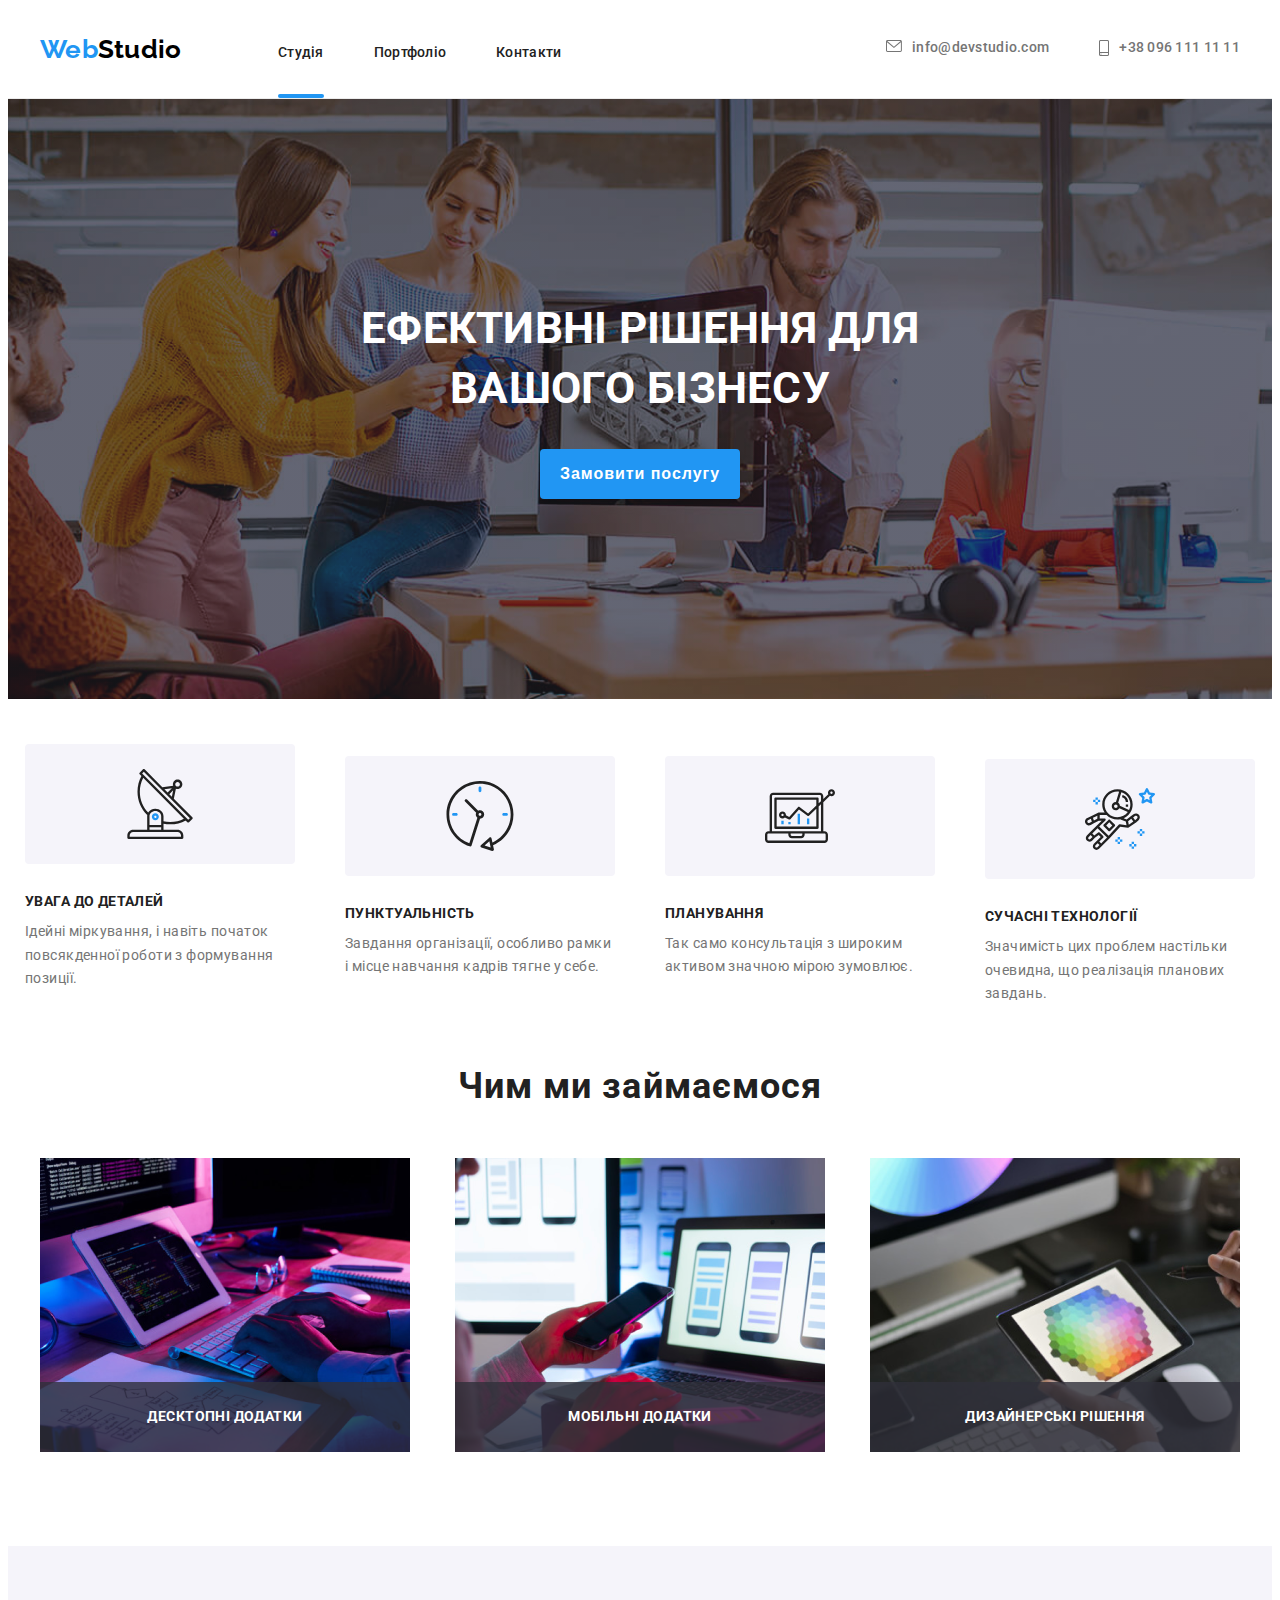
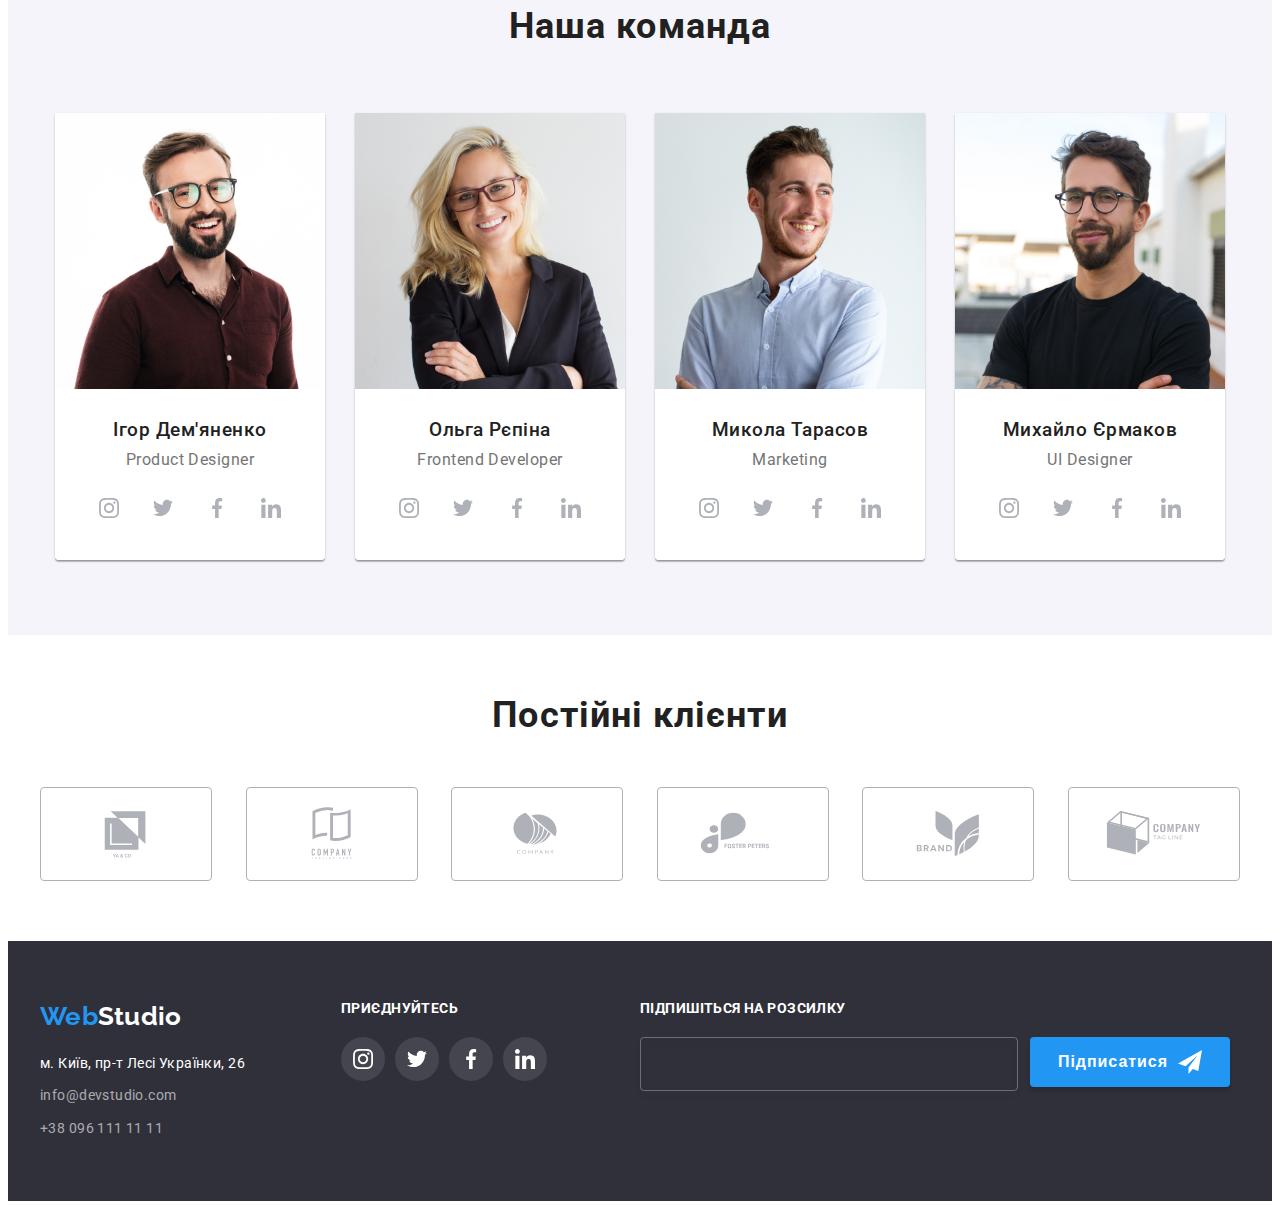
==== commit 9f167d52: "new" ====
--- a/index.html
+++ b/index.html
@@ -66,7 +66,7 @@
                             <svg width="30" height="30"><use href="./img/x.svg#icon-x"></use></svg>
                         </button>
                     <div class="container__modal">
-                        <h2 class="modal__text__top">Залиште свої дані, ми вам передзвонимо</h2>
+                        <h2 class="modal__text__head">Залиште свої дані, ми вам передзвонимо</h2>
                         <form class="call__back">
                             <div>
                             <label for="name"><p>ім'я</p></label>
@@ -145,9 +145,24 @@
     <div class="container">
         <h2 class="title__text">Чим ми займаємося</h2>
        <ul class="photo-block">
-       <li class="photo-block__position"><img src="./img/img1.jpg" alt="руки за робочим столом" width="370"><div class="label label--color">Десктопні додатки</div></li>
-       <li class="photo-block__position"><img src="./img/img2.jpg" alt="телефон і ноутбук у руках" width="370"><div class="label label--color">Мобільні додатки</div></li>
-       <li class="photo-block__position"><img src="./img/img3.jpg" alt="планшет у руці" width="370"><div class="label label--color">Дизайнерські рішення</div></li>
+       <li class="photo-block__position">
+        <picture>
+            <sourse srcset="./img/img1.jpg 1x, ./img/img1@2x.jpg 2x"/>
+            <img src="./img/img1.jpg">
+        </picture>
+        <div class="label label--color">Десктопні додатки</div></li>
+       <li class="photo-block__position">
+        <picture>
+            <sourse srcset="./img/img2.jpg 1x, ./img/img2@2x.jpg 2x"/>
+            <img src="./img/img2.jpg">
+        </picture>
+        <div class="label label--color">Мобільні додатки</div></li>
+       <li class="photo-block__position">
+        <picture>
+            <sourse srcset="./img/img3.jpg 1x, ./img/img3@2x.jpg 2x"/>
+            <img src="./img/img3.jpg">
+        </picture>
+        <div class="label label--color">Дизайнерські рішення</div></li>
        </ul>
 </div></section> 
 <section class="section not__realy__white">
@@ -320,18 +335,8 @@
     </footer>
     <div class="menu-container js-menu-container" id="mobile-menu">
         <button class="menu-toggle js-close-menu">
-          <svg
-            fill="currentColor"
-            viewBox="0 0 20 20"
-            xmlns="http://www.w3.org/2000/svg"
-            width="24"
-            height="24"
-          >
-            <path
-              fill-rule="evenodd"
-              d="M4.293 4.293a1 1 0 011.414 0L10 8.586l4.293-4.293a1 1 0 111.414 1.414L11.414 10l4.293 4.293a1 1 0 01-1.414 1.414L10 11.414l-4.293 4.293a1 1 0 01-1.414-1.414L8.586 10 4.293 5.707a1 1 0 010-1.414z"
-              clip-rule="evenodd"
-            ></path>
+          <svg class="mob__menu_x" width="40" height="40">
+            <use href="./img/x.svg#icon-close-btn"></use>
           </svg>
         </button>
   
--- a/css/main.css
+++ b/css/main.css
@@ -89,6 +89,11 @@
 .section {
   padding: 94px 0;
 }
+@media screen and (min-width: 767.5px) {
+  .section {
+    padding: 60px 0;
+  }
+}
 
 .block--center {
   display: block;
@@ -185,7 +190,7 @@
   display: -webkit-box;
   display: -ms-flexbox;
   display: flex;
-  padding: 35px 0;
+  padding: 37px 0;
   position: relative;
   -webkit-transition: background-color 250ms cubic-bezier(0.4, 0, 0.2, 1);
   transition: background-color 250ms cubic-bezier(0.4, 0, 0.2, 1);
@@ -268,6 +273,11 @@
 .m__t__style__up:hover, .m__t__style__up:focus {
   color: #2196f3;
 }
+@media screen and (min-width: 767.5px) and (max-width: 1199.5px) {
+  .m__t__style__up {
+    font-size: 12px;
+  }
+}
 
 .contact__up__please {
   margin-left: auto;
@@ -324,24 +334,24 @@
 @media screen and (min-width: 480px) {
   .grey__block {
     padding: 118px 0;
-    background-image: -webkit-gradient(linear, left top, left bottom, from(rgba(47, 48, 58, 0.4)), to(rgba(47, 48, 58, 0.4))), url(../../img/mob/img.png);
-    background-image: linear-gradient(rgba(47, 48, 58, 0.4), rgba(47, 48, 58, 0.4)), url(../../img/mob/img.png);
+    background-image: -webkit-gradient(linear, left top, left bottom, from(rgba(47, 48, 58, 0.4)), to(rgba(47, 48, 58, 0.4))), url(../img/mob/img.png);
+    background-image: linear-gradient(rgba(47, 48, 58, 0.4), rgba(47, 48, 58, 0.4)), url(../img/mob/img.png);
   }
 }
 @media screen and (min-width: 480px) and (min-device-pixel-ratio: 1), screen and (min-width: 480px) and (-webkit-min-device-pixel-ratio: 2.0416666666666665), screen and (min-width: 480px) and (min-resolution: 196dpi), screen and (min-width: 480px) and (-webkit-min-device-pixel-ratio: 2), screen and (min-width: 480px) and (min-resolution: 2dppx) {
   .grey__block {
-    background-image: url(../../img/mob/img@2x.png);
+    background-image: url(../img/mob/img@2x.png);
   }
 }
 @media screen and (min-width: 768px) {
   .grey__block {
-    background-image: -webkit-gradient(linear, left top, left bottom, from(rgba(47, 48, 58, 0.4)), to(rgba(47, 48, 58, 0.4))), url(../../img/tablet/img.png);
-    background-image: linear-gradient(rgba(47, 48, 58, 0.4), rgba(47, 48, 58, 0.4)), url(../../img/tablet/img.png);
+    background-image: -webkit-gradient(linear, left top, left bottom, from(rgba(47, 48, 58, 0.4)), to(rgba(47, 48, 58, 0.4))), url(../img/tablet/img.png);
+    background-image: linear-gradient(rgba(47, 48, 58, 0.4), rgba(47, 48, 58, 0.4)), url(../img/tablet/img.png);
   }
 }
 @media screen and (min-width: 768px) and (min-device-pixel-ratio: 1), screen and (min-width: 768px) and (-webkit-min-device-pixel-ratio: 2.0416666666666665), screen and (min-width: 768px) and (min-resolution: 196dpi), screen and (min-width: 768px) and (-webkit-min-device-pixel-ratio: 2), screen and (min-width: 768px) and (min-resolution: 2dppx) {
   .grey__block {
-    background-image: url(../../img/tablet/img@2x.png);
+    background-image: url(../img/tablet/img@2x.png);
   }
 }
 @media screen and (min-width: 1200px) {
@@ -353,7 +363,7 @@
 }
 @media screen and (min-width: 1200px) and (min-device-pixel-ratio: 1), screen and (min-width: 1200px) and (-webkit-min-device-pixel-ratio: 2.0416666666666665), screen and (min-width: 1200px) and (min-resolution: 196dpi), screen and (min-width: 1200px) and (-webkit-min-device-pixel-ratio: 2), screen and (min-width: 1200px) and (min-resolution: 2dppx) {
   .grey__block {
-    background-image: url(../../img/Img@2x.png);
+    background-image: url(../img/Img@2x.png);
   }
 }
 
@@ -403,6 +413,7 @@
   position: absolute;
   width: 528px;
   height: 581px;
+  font-size: 12px;
   top: 50%;
   left: 50%;
   -webkit-transform: translate(-50%, -50%);
@@ -412,6 +423,13 @@
           box-shadow: 0px 1px 3px rgba(0, 0, 0, 0.12), 0px 1px 1px rgba(0, 0, 0, 0.14), 0px 2px 1px rgba(0, 0, 0, 0.2);
   border-radius: 4px;
 }
+@media screen and (max-width: 1199.5px) {
+  .modal {
+    width: 450px;
+    height: 609px;
+    font-size: 14px;
+  }
+}
 
 .modal__esc {
   border: none;
@@ -435,14 +453,19 @@
   padding: 40px;
 }
 
-.modal__text__top {
+.modal__text__head {
   font-weight: 700;
   font-size: 20px;
-  line-height: 23px;
+  line-height: 1.1;
   text-align: center;
   letter-spacing: 0.03em;
   color: #212121;
   margin-bottom: 12px;
+}
+@media screen and (min-width: 1199.5px) {
+  .modal__text__head {
+    line-height: 1.5;
+  }
 }
 
 .call__back p {
@@ -456,7 +479,7 @@
 
 .call__back input {
   padding-left: 45px;
-  width: 448px;
+  width: 100%;
   height: 40px;
   margin-bottom: 10px;
 }
@@ -475,7 +498,7 @@
 }
 
 .call__back textarea {
-  width: 448px;
+  width: 100%;
   height: 120px;
   resize: none;
   overflow: auto;
@@ -547,10 +570,10 @@
 .agree {
   margin-top: 20px;
   margin-bottom: 30px;
+  color: #757575;
 }
 
 .agree p {
-  color: #757575;
   margin-left: 9px;
 }
 
@@ -626,9 +649,6 @@
 }
 @media screen and (min-width: 768px) {
   .benefits {
-    display: -webkit-box;
-    display: -ms-flexbox;
-    display: flex;
     -ms-flex-wrap: wrap;
         flex-wrap: wrap;
     margin: -15px;
@@ -647,7 +667,8 @@
     margin-bottom: 30px;
   }
 }
-@media screen and (min-width: 768px) {
+
+@media screen and (min-width: 768px) and (max-width: 1199.5px) {
   .benefits__card {
     -ms-flex-preferred-size: calc(100% - 30px)/2;
         flex-basis: calc(100% - 30px)/2;
@@ -681,6 +702,7 @@
 }
 
 .benefits__title {
+  font-size: 14px;
   margin-bottom: 10px;
   line-height: 1.14;
   font-weight: 700;
@@ -1068,6 +1090,10 @@
   }
 }
 
+.footer__1block {
+  min-width: 231px;
+}
+
 @media screen and (min-width: 480px) {
   .portfolio__net li {
     width: 450px;
@@ -1360,4 +1386,11 @@
 
 .i {
   color: rgba(33, 33, 33, 0.2);
+}
+
+.mob__menu_x {
+  position: absolute;
+  top: 10px;
+  right: 15px;
+  color: #000000;
 }/*# sourceMappingURL=main.css.map */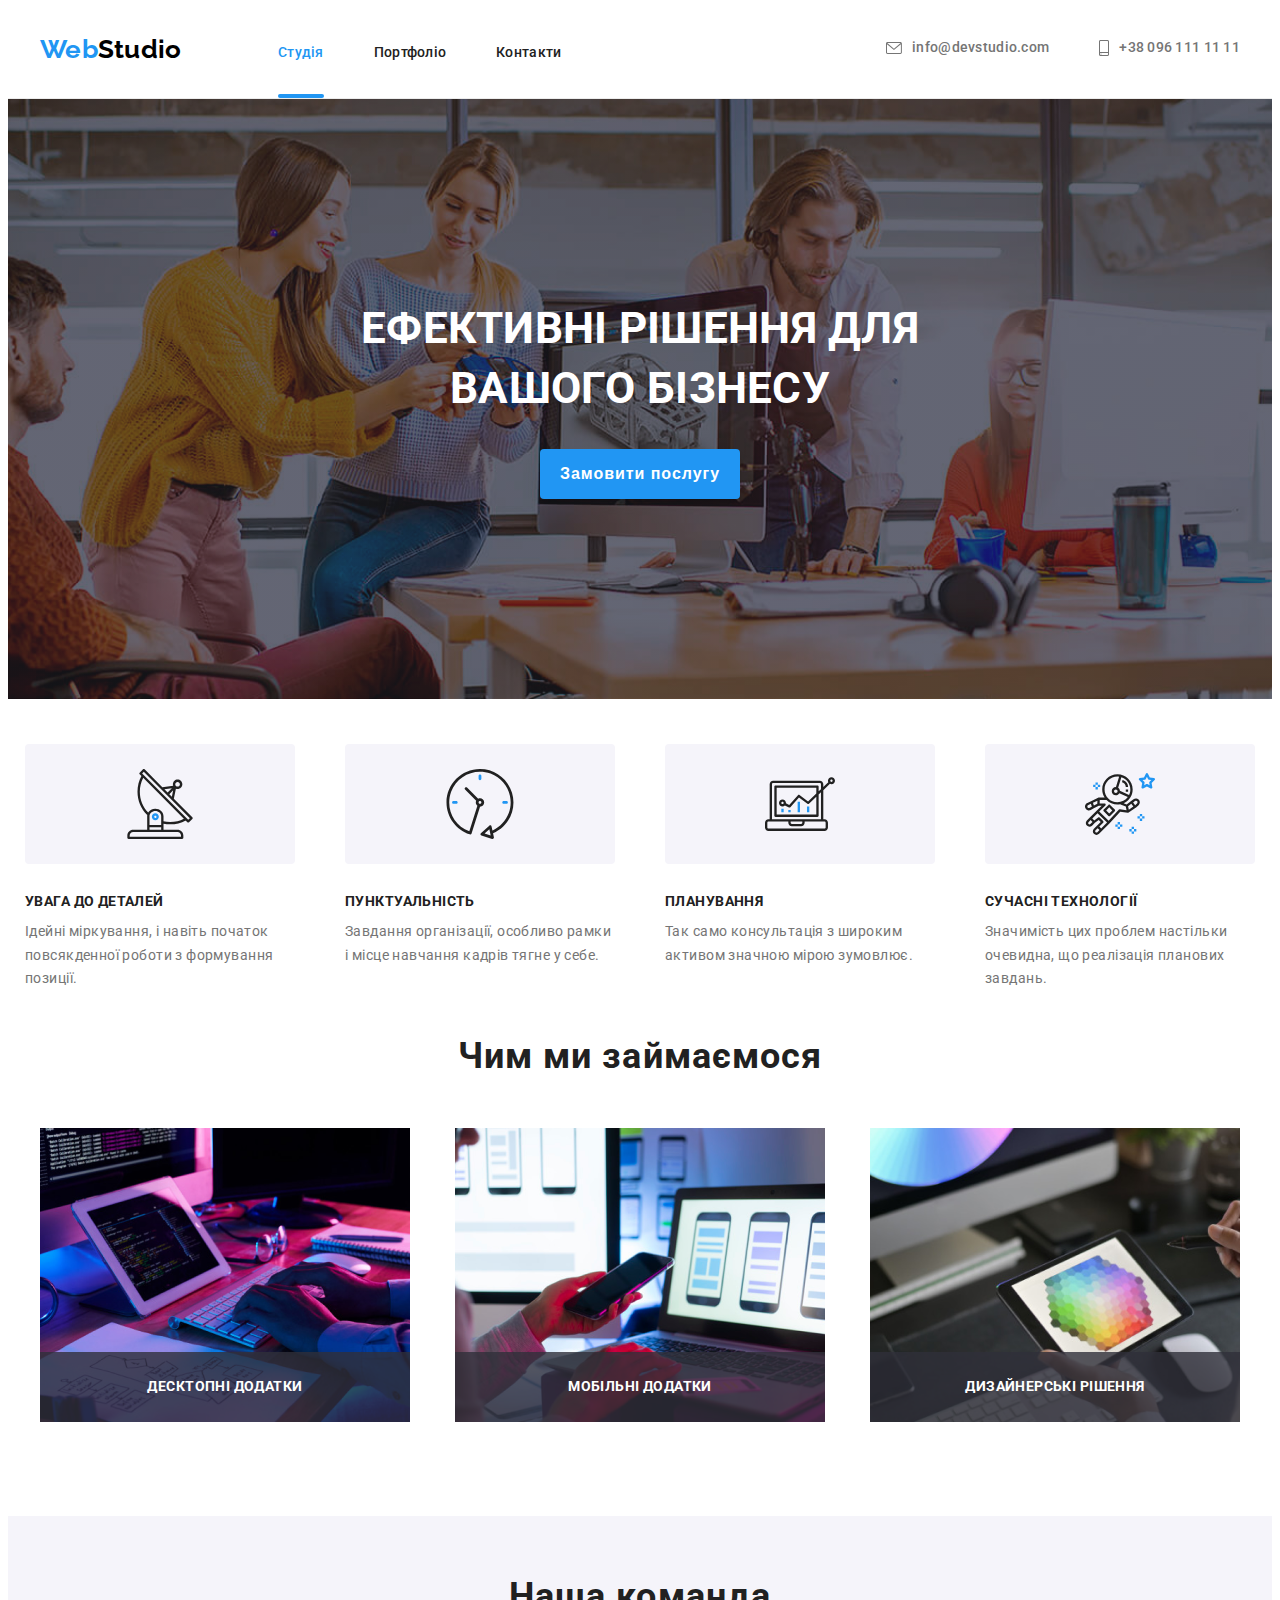
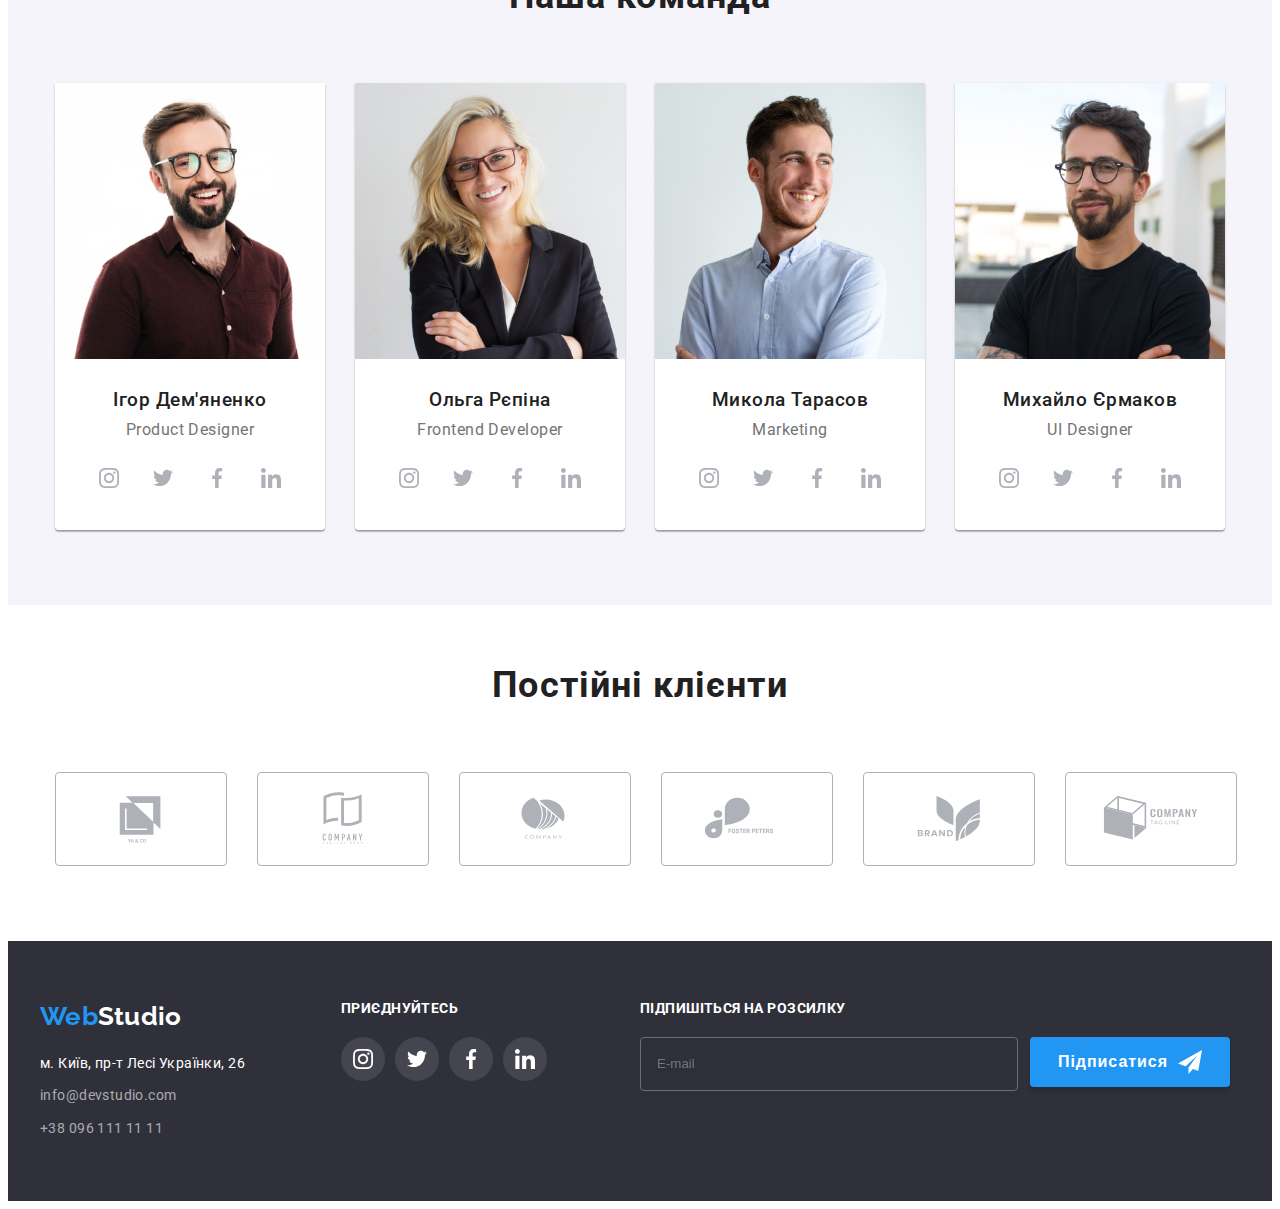
==== commit 6d9fac16: "new" ====
--- a/index.html
+++ b/index.html
@@ -89,7 +89,7 @@
                             <label for="agree">
                                 <input class="checkbox" type="checkbox" name="agree" id="agree"/>    
                                 <span class="ico__ok"></span>
-                                Погоджуюся з розсилкою та приймаю  <a href="#">Умови договору</a></label>
+                                Погоджуюся з розсилкою та приймаю  <a class="agree__a" href="#">Умови договору</a></label>
                             
                         </form>
                             
@@ -325,7 +325,7 @@
             <h2 class="footer__title">Підпишіться на розсилку</h2>
             <div class="footer__mail">
             <label for="mail"><p></p></label>
-            <input type="text" name="mail" id="mail"/>
+            <input type="text" name="mail" id="mail" placeholder="E-mail"/>
             <button class="main__button flex--center" type="button">Підписатися
                 <svg width="24" height="24"><use href="./img/icondz6.svg#icon-fly"></use></svg>
             </button>
--- a/css/main.css
+++ b/css/main.css
@@ -227,7 +227,7 @@
   }
 }
 
-.active:visited {
+.active {
   color: #2196F3;
   -webkit-transition: color 250ms cubic-bezier(0.4, 0, 0.2, 1);
   transition: color 250ms cubic-bezier(0.4, 0, 0.2, 1);
@@ -268,7 +268,9 @@
   display: -webkit-box;
   display: -ms-flexbox;
   display: flex;
-  justify-self: start;
+  -webkit-box-align: center;
+      -ms-flex-align: center;
+          align-items: center;
 }
 .m__t__style__up:hover, .m__t__style__up:focus {
   color: #2196f3;
@@ -330,17 +332,18 @@
   background-position: center;
   background-size: cover;
   background-repeat: no-repeat;
-}
-@media screen and (min-width: 480px) {
+  padding: 118px 0;
+}
+@media screen and (max-width: 767.5px) {
   .grey__block {
-    padding: 118px 0;
     background-image: -webkit-gradient(linear, left top, left bottom, from(rgba(47, 48, 58, 0.4)), to(rgba(47, 48, 58, 0.4))), url(../img/mob/img.png);
     background-image: linear-gradient(rgba(47, 48, 58, 0.4), rgba(47, 48, 58, 0.4)), url(../img/mob/img.png);
   }
 }
-@media screen and (min-width: 480px) and (min-device-pixel-ratio: 1), screen and (min-width: 480px) and (-webkit-min-device-pixel-ratio: 2.0416666666666665), screen and (min-width: 480px) and (min-resolution: 196dpi), screen and (min-width: 480px) and (-webkit-min-device-pixel-ratio: 2), screen and (min-width: 480px) and (min-resolution: 2dppx) {
+@media screen and (max-width: 767.5px) and (min-device-pixel-ratio: 1), screen and (max-width: 767.5px) and (-webkit-min-device-pixel-ratio: 2.0416666666666665), screen and (max-width: 767.5px) and (min-resolution: 196dpi), screen and (max-width: 767.5px) and (-webkit-min-device-pixel-ratio: 2), screen and (max-width: 767.5px) and (min-resolution: 2dppx) {
   .grey__block {
-    background-image: url(../img/mob/img@2x.png);
+    background-image: -webkit-gradient(linear, left top, left bottom, from(rgba(47, 48, 58, 0.4)), to(rgba(47, 48, 58, 0.4))), url(../img/mob/img@2x.png);
+    background-image: linear-gradient(rgba(47, 48, 58, 0.4), rgba(47, 48, 58, 0.4)), url(../img/mob/img@2x.png);
   }
 }
 @media screen and (min-width: 768px) {
@@ -351,7 +354,8 @@
 }
 @media screen and (min-width: 768px) and (min-device-pixel-ratio: 1), screen and (min-width: 768px) and (-webkit-min-device-pixel-ratio: 2.0416666666666665), screen and (min-width: 768px) and (min-resolution: 196dpi), screen and (min-width: 768px) and (-webkit-min-device-pixel-ratio: 2), screen and (min-width: 768px) and (min-resolution: 2dppx) {
   .grey__block {
-    background-image: url(../img/tablet/img@2x.png);
+    background-image: -webkit-gradient(linear, left top, left bottom, from(rgba(47, 48, 58, 0.4)), to(rgba(47, 48, 58, 0.4))), url(../img/tablet/img@2x.png);
+    background-image: linear-gradient(rgba(47, 48, 58, 0.4), rgba(47, 48, 58, 0.4)), url(../img/tablet/img@2x.png);
   }
 }
 @media screen and (min-width: 1200px) {
@@ -363,7 +367,8 @@
 }
 @media screen and (min-width: 1200px) and (min-device-pixel-ratio: 1), screen and (min-width: 1200px) and (-webkit-min-device-pixel-ratio: 2.0416666666666665), screen and (min-width: 1200px) and (min-resolution: 196dpi), screen and (min-width: 1200px) and (-webkit-min-device-pixel-ratio: 2), screen and (min-width: 1200px) and (min-resolution: 2dppx) {
   .grey__block {
-    background-image: url(../img/Img@2x.png);
+    background-image: -webkit-gradient(linear, left top, left bottom, from(rgba(47, 48, 58, 0.4)), to(rgba(47, 48, 58, 0.4))), url(../img/Img@2x.png);
+    background-image: linear-gradient(rgba(47, 48, 58, 0.4), rgba(47, 48, 58, 0.4)), url(../img/Img@2x.png);
   }
 }
 
@@ -401,6 +406,10 @@
   opacity: 1;
   -webkit-transition: 1s linear;
   transition: 1s linear;
+  top: 50%;
+  left: 50%;
+  -webkit-transform: translate(-50%, -50%);
+          transform: translate(-50%, -50%);
 }
 
 .backdrop.is-hidden {
@@ -411,22 +420,22 @@
 
 .modal {
   position: absolute;
-  width: 528px;
-  height: 581px;
-  font-size: 12px;
   top: 50%;
   left: 50%;
   -webkit-transform: translate(-50%, -50%);
           transform: translate(-50%, -50%);
+  width: 450px;
+  height: 609px;
+  font-size: 12px;
   background-color: #FFFFFF;
   -webkit-box-shadow: 0px 1px 3px rgba(0, 0, 0, 0.12), 0px 1px 1px rgba(0, 0, 0, 0.14), 0px 2px 1px rgba(0, 0, 0, 0.2);
           box-shadow: 0px 1px 3px rgba(0, 0, 0, 0.12), 0px 1px 1px rgba(0, 0, 0, 0.14), 0px 2px 1px rgba(0, 0, 0, 0.2);
   border-radius: 4px;
 }
-@media screen and (max-width: 1199.5px) {
+@media screen and (min-width: 1199.5px) {
   .modal {
-    width: 450px;
-    height: 609px;
+    width: 528px;
+    height: 581px;
     font-size: 14px;
   }
 }
@@ -572,21 +581,39 @@
   margin-bottom: 30px;
   color: #757575;
 }
+@media screen and (max-width: 1199.5px) {
+  .agree {
+    font-size: 12px;
+    line-height: 1.16;
+  }
+}
+@media screen and (min-width: 1199.5px) {
+  .agree {
+    font-size: 14px;
+    line-height: 1.7;
+  }
+}
 
 .agree p {
   margin-left: 9px;
 }
 
-.agree a {
+.agree__a {
+  font-size: 12px;
+  line-height: 1.16;
   color: #2196F3;
   text-decoration: underline;
+}
+@media screen and (min-width: 1199.5px) {
+  .agree__a {
+    font-size: 14px;
+    line-height: 1.7;
+  }
 }
 
 .agree a,
 .agree p {
   font-weight: 400;
-  font-size: 14px;
-  line-height: 1.7;
   letter-spacing: 0.03em;
 }
 
@@ -636,7 +663,7 @@
   display: -ms-flexbox;
   display: flex;
 }
-@media screen and (min-width: 480px) {
+@media screen and (max-width: 767.5px) {
   .benefits {
     -webkit-box-orient: vertical;
     -webkit-box-direction: normal;
@@ -662,7 +689,7 @@
   }
 }
 
-@media screen and (min-width: 480px) {
+@media screen and (max-width: 767.5px) {
   .benefits__card:not(:last-child) {
     margin-bottom: 30px;
   }
@@ -707,7 +734,7 @@
   line-height: 1.14;
   font-weight: 700;
 }
-@media screen and (min-width: 480px) {
+@media screen and (max-width: 767.5px) {
   .benefits__title {
     text-align: center;
   }
@@ -781,7 +808,7 @@
   letter-spacing: 0.03em;
   text-align: center;
 }
-@media screen and (max-width: 767px) {
+@media screen and (max-width: 767.5px) {
   .team {
     -webkit-box-orient: vertical;
     -webkit-box-direction: normal;
@@ -842,7 +869,7 @@
   background-color: #FFFFFF;
   margin: auto;
 }
-@media screen and (min-width: 480px) {
+@media screen and (max-width: 767.5px) {
   .team__card {
     padding: 30px 122px 24px;
   }
@@ -916,7 +943,7 @@
       -ms-flex-align: center;
           align-items: center;
 }
-@media screen and (min-width: 480px) {
+@media screen and (max-width: 1199.5px) {
   .clients {
     -ms-flex-wrap: wrap;
         flex-wrap: wrap;
@@ -948,7 +975,7 @@
   color: #2196F3;
   border: 1px solid #2196F3;
 }
-@media screen and (min-width: 480px) {
+@media screen and (max-width: 767.5px) {
   .clients__link {
     width: 210px;
     -ms-flex-preferred-size: calc(100% - 0px)/2;
@@ -1094,7 +1121,7 @@
   min-width: 231px;
 }
 
-@media screen and (min-width: 480px) {
+@media screen and (max-width: 767.5px) {
   .portfolio__net li {
     width: 450px;
     margin-bottom: 30px;
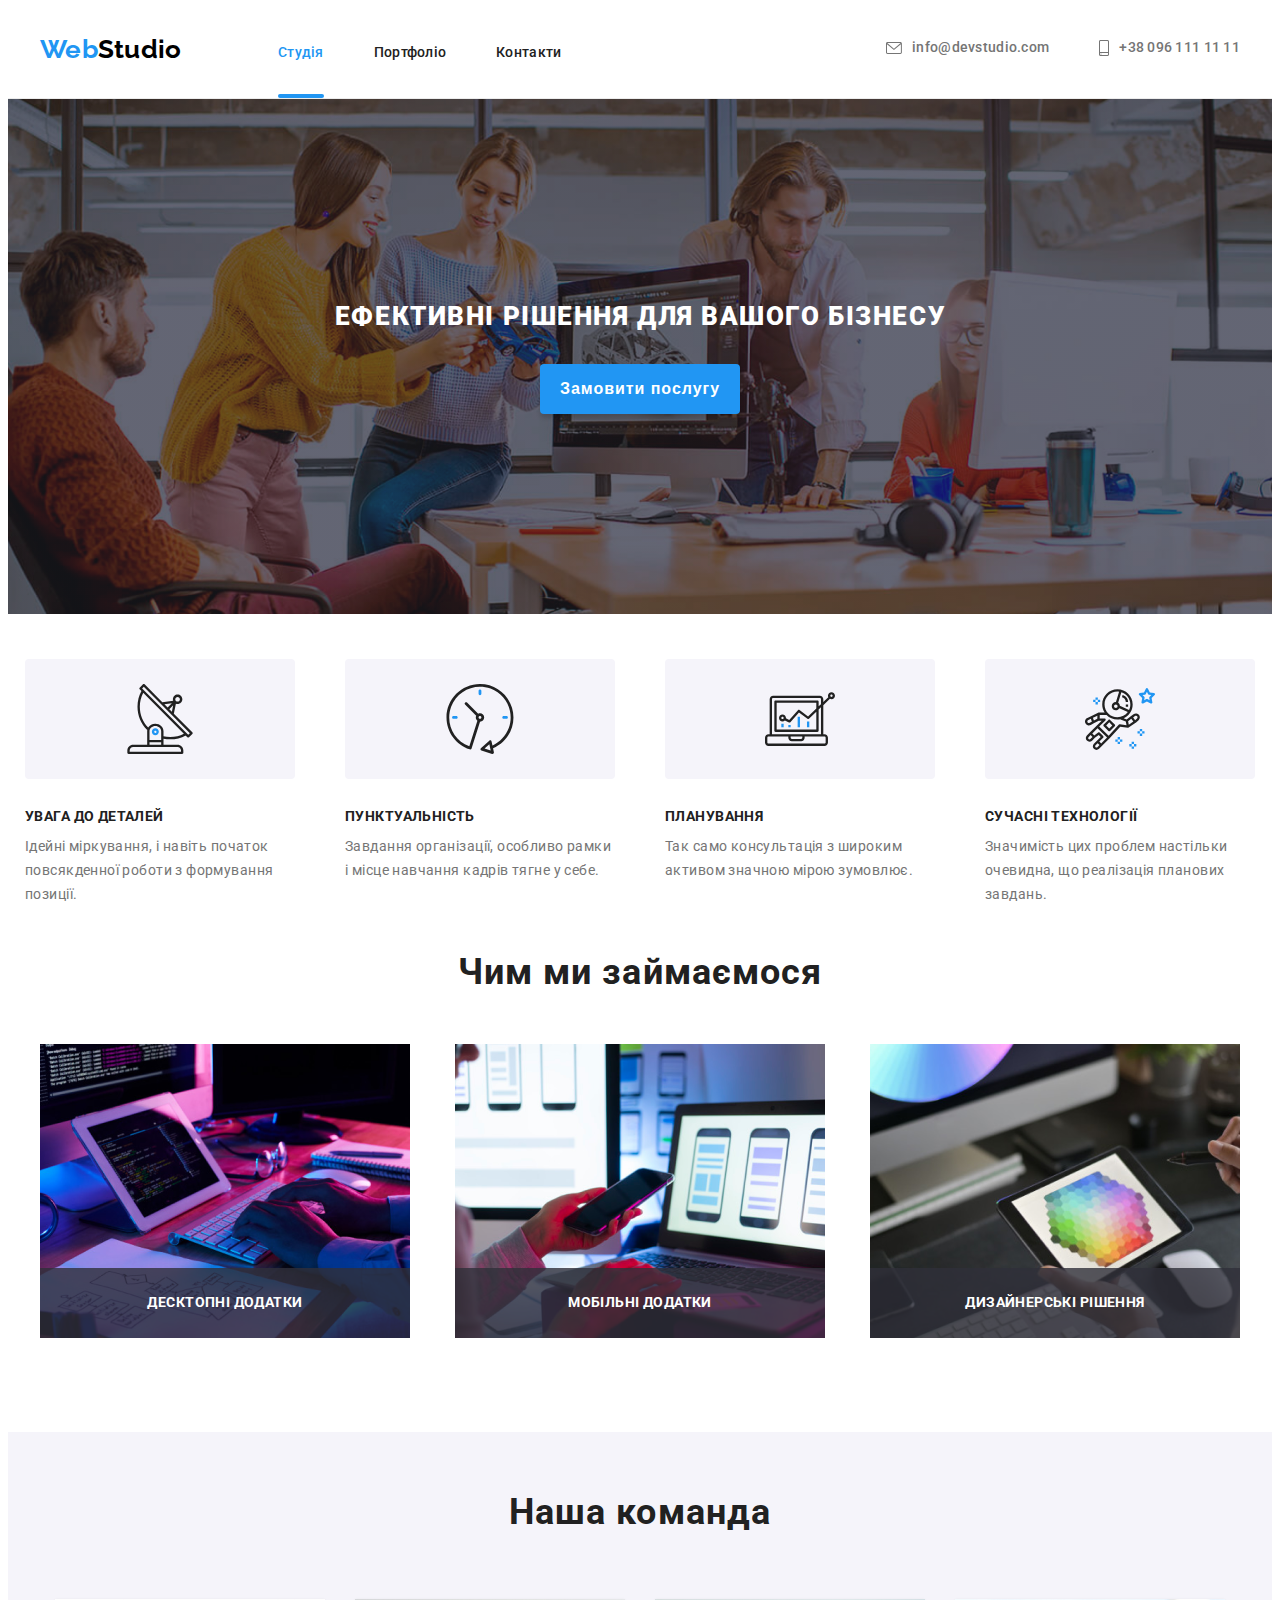
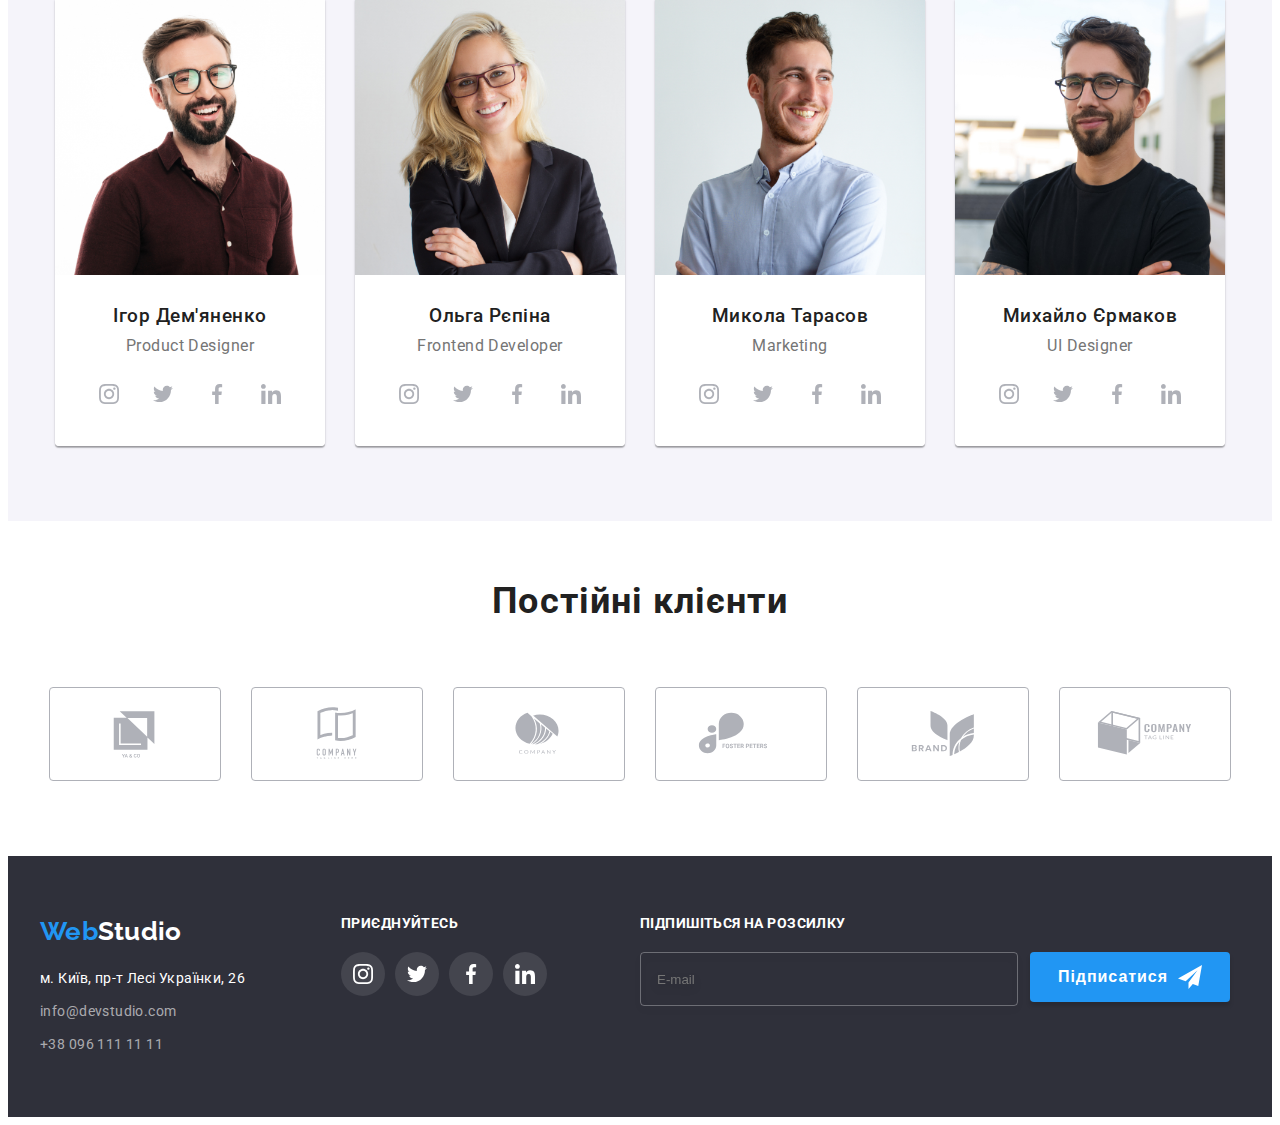
==== commit c7f7de9f: "ew" ====
--- a/index.html
+++ b/index.html
@@ -325,14 +325,14 @@
             <h2 class="footer__title">Підпишіться на розсилку</h2>
             <div class="footer__mail">
             <label for="mail"><p></p></label>
-            <input type="text" name="mail" id="mail" placeholder="E-mail"/>
-            <button class="main__button flex--center" type="button">Підписатися
+            <input class="footer__input" type="text" name="mail" id="mail" placeholder="E-mail"/>
+            <button class=" footer__button main__button flex--center" type="button">Підписатися
                 <svg width="24" height="24"><use href="./img/icondz6.svg#icon-fly"></use></svg>
             </button>
             </div>
         </div>
     </div>
-    </footer>
+</footer>
     <div class="menu-container js-menu-container" id="mobile-menu">
         <button class="menu-toggle js-close-menu">
           <svg class="mob__menu_x" width="40" height="40">
--- a/css/main.css
+++ b/css/main.css
@@ -69,13 +69,14 @@
   padding-right: 15px;
   margin-left: auto;
   margin-right: auto;
-}
-@media screen and (max-width: 768px) {
+  width: 100%;
+}
+@media screen and (min-width: 480px) {
   .container {
     width: 480px;
   }
 }
-@media screen and (min-width: 768px) and (max-width: 1200px) {
+@media screen and (min-width: 768px) {
   .container {
     width: 768px;
   }
@@ -332,7 +333,16 @@
   background-position: center;
   background-size: cover;
   background-repeat: no-repeat;
-  padding: 118px 0;
+}
+@media screen and (max-width: 480px) {
+  .grey__block {
+    padding: 78px 0;
+  }
+}
+@media screen and (min-width: 480px) {
+  .grey__block {
+    padding: 118px 0;
+  }
 }
 @media screen and (max-width: 767.5px) {
   .grey__block {
@@ -383,20 +393,16 @@
   line-height: 1.36;
   font-size: 26px;
   text-transform: uppercase;
+  font-weight: 900;
+  letter-spacing: 0.06em;
   display: block;
   margin: auto;
   margin-bottom: 30px;
-  width: 360px;
-}
-@media screen and (min-width: 1200px) {
-  .big__text {
-    width: 696px;
-    font-size: 44px;
-  }
+  max-width: 1199px;
 }
 
 .backdrop {
-  position: relative;
+  position: fixed;
   z-index: 2;
   top: 0;
   left: 0;
@@ -406,10 +412,6 @@
   opacity: 1;
   -webkit-transition: 1s linear;
   transition: 1s linear;
-  top: 50%;
-  left: 50%;
-  -webkit-transform: translate(-50%, -50%);
-          transform: translate(-50%, -50%);
 }
 
 .backdrop.is-hidden {
@@ -432,6 +434,12 @@
           box-shadow: 0px 1px 3px rgba(0, 0, 0, 0.12), 0px 1px 1px rgba(0, 0, 0, 0.14), 0px 2px 1px rgba(0, 0, 0, 0.2);
   border-radius: 4px;
 }
+@media screen and (max-width: 480px) {
+  .modal {
+    width: 300px;
+    height: 406px;
+  }
+}
 @media screen and (min-width: 1199.5px) {
   .modal {
     width: 528px;
@@ -491,6 +499,11 @@
   width: 100%;
   height: 40px;
   margin-bottom: 10px;
+}
+@media screen and (max-width: 480px) {
+  .call__back input {
+    height: 15px;
+  }
 }
 .call__back input:hover, .call__back input:focus {
   border-color: #2196F3;
@@ -844,9 +857,6 @@
           box-shadow: 0px 1px 3px rgba(0, 0, 0, 0.12), 0px 1px 1px rgba(0, 0, 0, 0.14), 0px 2px 1px rgba(0, 0, 0, 0.2);
 }
 @media screen and (max-width: 767.5px) {
-  .team__style {
-    width: 450px;
-  }
   .team__style:not(:last-child) {
     margin-bottom: 30px;
   }
@@ -871,7 +881,7 @@
 }
 @media screen and (max-width: 767.5px) {
   .team__card {
-    padding: 30px 122px 24px;
+    padding: 30px 0;
   }
 }
 @media screen and (min-width: 768px) {
@@ -895,7 +905,6 @@
 }
 
 .ico__messenger {
-  width: 206px;
   display: -webkit-box;
   display: -ms-flexbox;
   display: flex;
@@ -936,21 +945,15 @@
   display: -webkit-box;
   display: -ms-flexbox;
   display: flex;
-  -webkit-box-pack: justify;
-      -ms-flex-pack: justify;
-          justify-content: space-between;
-  -webkit-box-align: center;
-      -ms-flex-align: center;
-          align-items: center;
+  -webkit-box-pack: center;
+      -ms-flex-pack: center;
+          justify-content: center;
 }
 @media screen and (max-width: 1199.5px) {
   .clients {
     -ms-flex-wrap: wrap;
         flex-wrap: wrap;
     margin: -15px;
-    -webkit-box-pack: justify;
-        -ms-flex-pack: justify;
-            justify-content: space-between;
   }
 }
 
@@ -1045,11 +1048,12 @@
   background-color: transparent;
   outline: transparent;
   margin-right: 12px;
+  width: 100%;
 }
 .footer__mail input:hover, .footer__mail input:focus {
   border-color: #2196F3;
 }
-@media screen and (max-width: 1199.5px) {
+@media screen and (min-width: 480px) and (max-width: 1199.5px) {
   .footer__mail input {
     width: 450px;
     margin-bottom: 20px;
@@ -1121,6 +1125,13 @@
   min-width: 231px;
 }
 
+@media screen and (max-width: 480px) {
+  .footer__input {
+    margin-bottom: 15px;
+    width: 100%;
+  }
+}
+
 @media screen and (max-width: 767.5px) {
   .portfolio__net li {
     width: 450px;
@@ -1327,8 +1338,8 @@
   position: fixed;
   top: 0;
   left: 0;
-  width: 100vw;
-  height: 100vh;
+  width: 100%;
+  height: 100%;
   padding: 48px 40px;
   background-color: #ffffff;
   z-index: 999;
@@ -1338,6 +1349,19 @@
   transition: -webkit-transform 250ms ease-in-out;
   transition: transform 250ms ease-in-out;
   transition: transform 250ms ease-in-out, -webkit-transform 250ms ease-in-out;
+  display: -webkit-box;
+  display: -ms-flexbox;
+  display: flex;
+  -webkit-box-orient: vertical;
+  -webkit-box-direction: normal;
+      -ms-flex-direction: column;
+          flex-direction: column;
+}
+@media screen and (max-width: 480px) {
+  .menu-container {
+    -webkit-transform: translateX(150%);
+            transform: translateX(150%);
+  }
 }
 
 .menu-container.is-open {
@@ -1356,7 +1380,7 @@
   padding: 0;
   margin: 0;
   list-style: none;
-  margin-bottom: 302px;
+  margin-bottom: auto;
 }
 
 .mobile-menu .link {
@@ -1399,10 +1423,9 @@
   display: -webkit-box;
   display: -ms-flexbox;
   display: flex;
-  width: 357px;
-  -webkit-box-pack: justify;
-      -ms-flex-pack: justify;
-          justify-content: space-between;
+  gap: 10px;
+  -ms-flex-wrap: wrap;
+      flex-wrap: wrap;
 }
 
 .messendger a {
